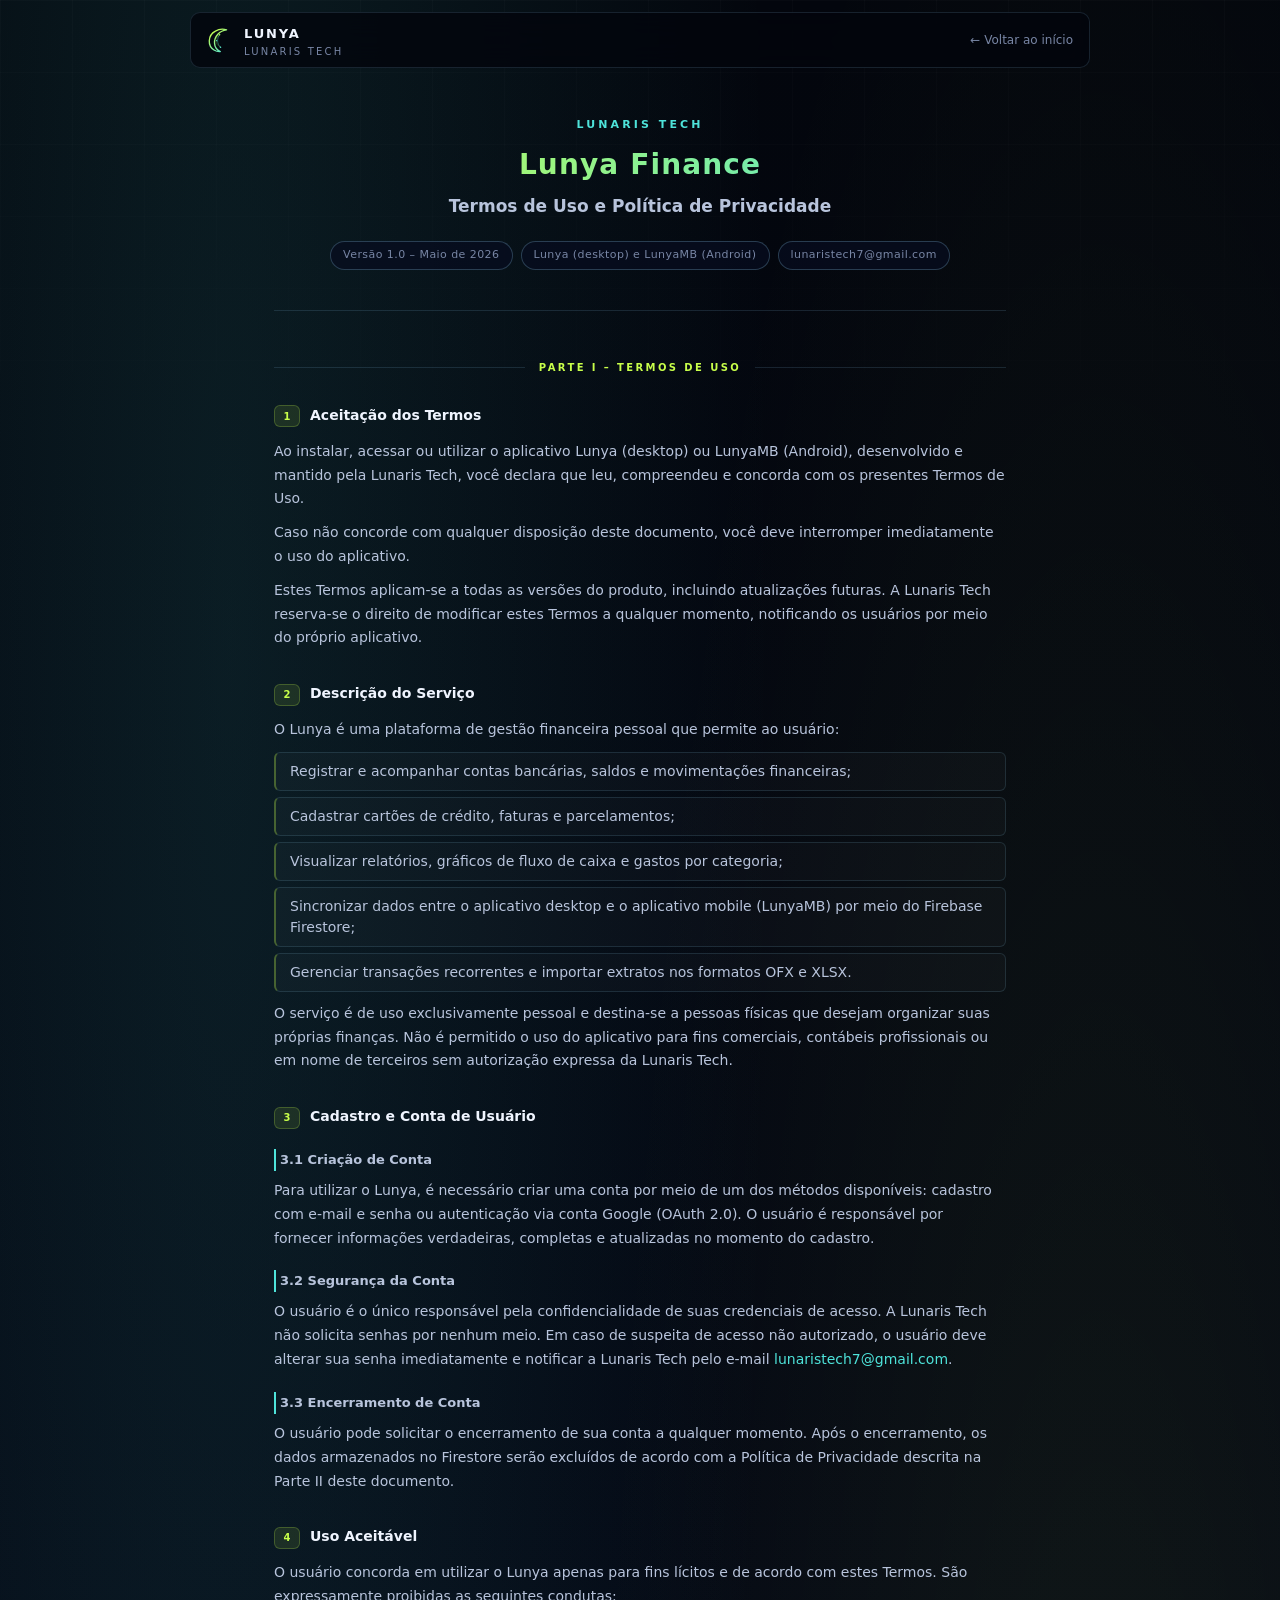
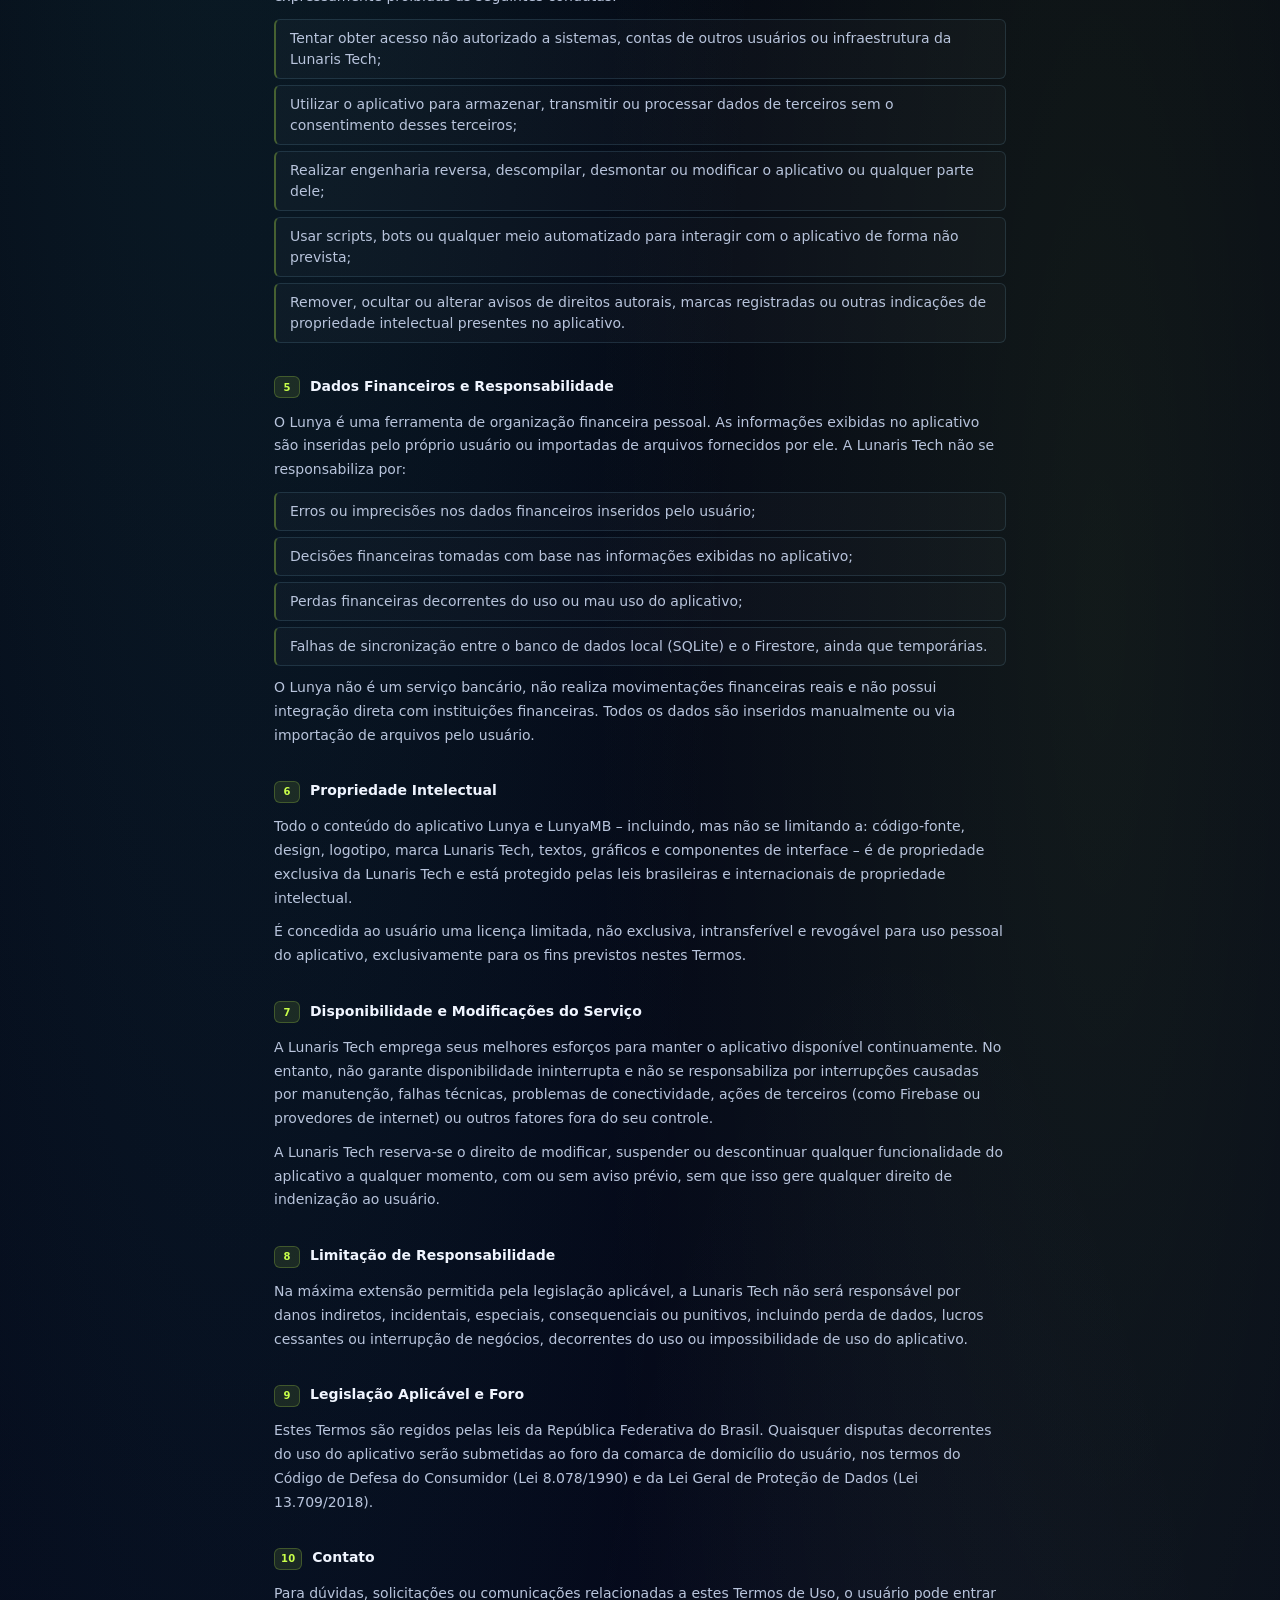
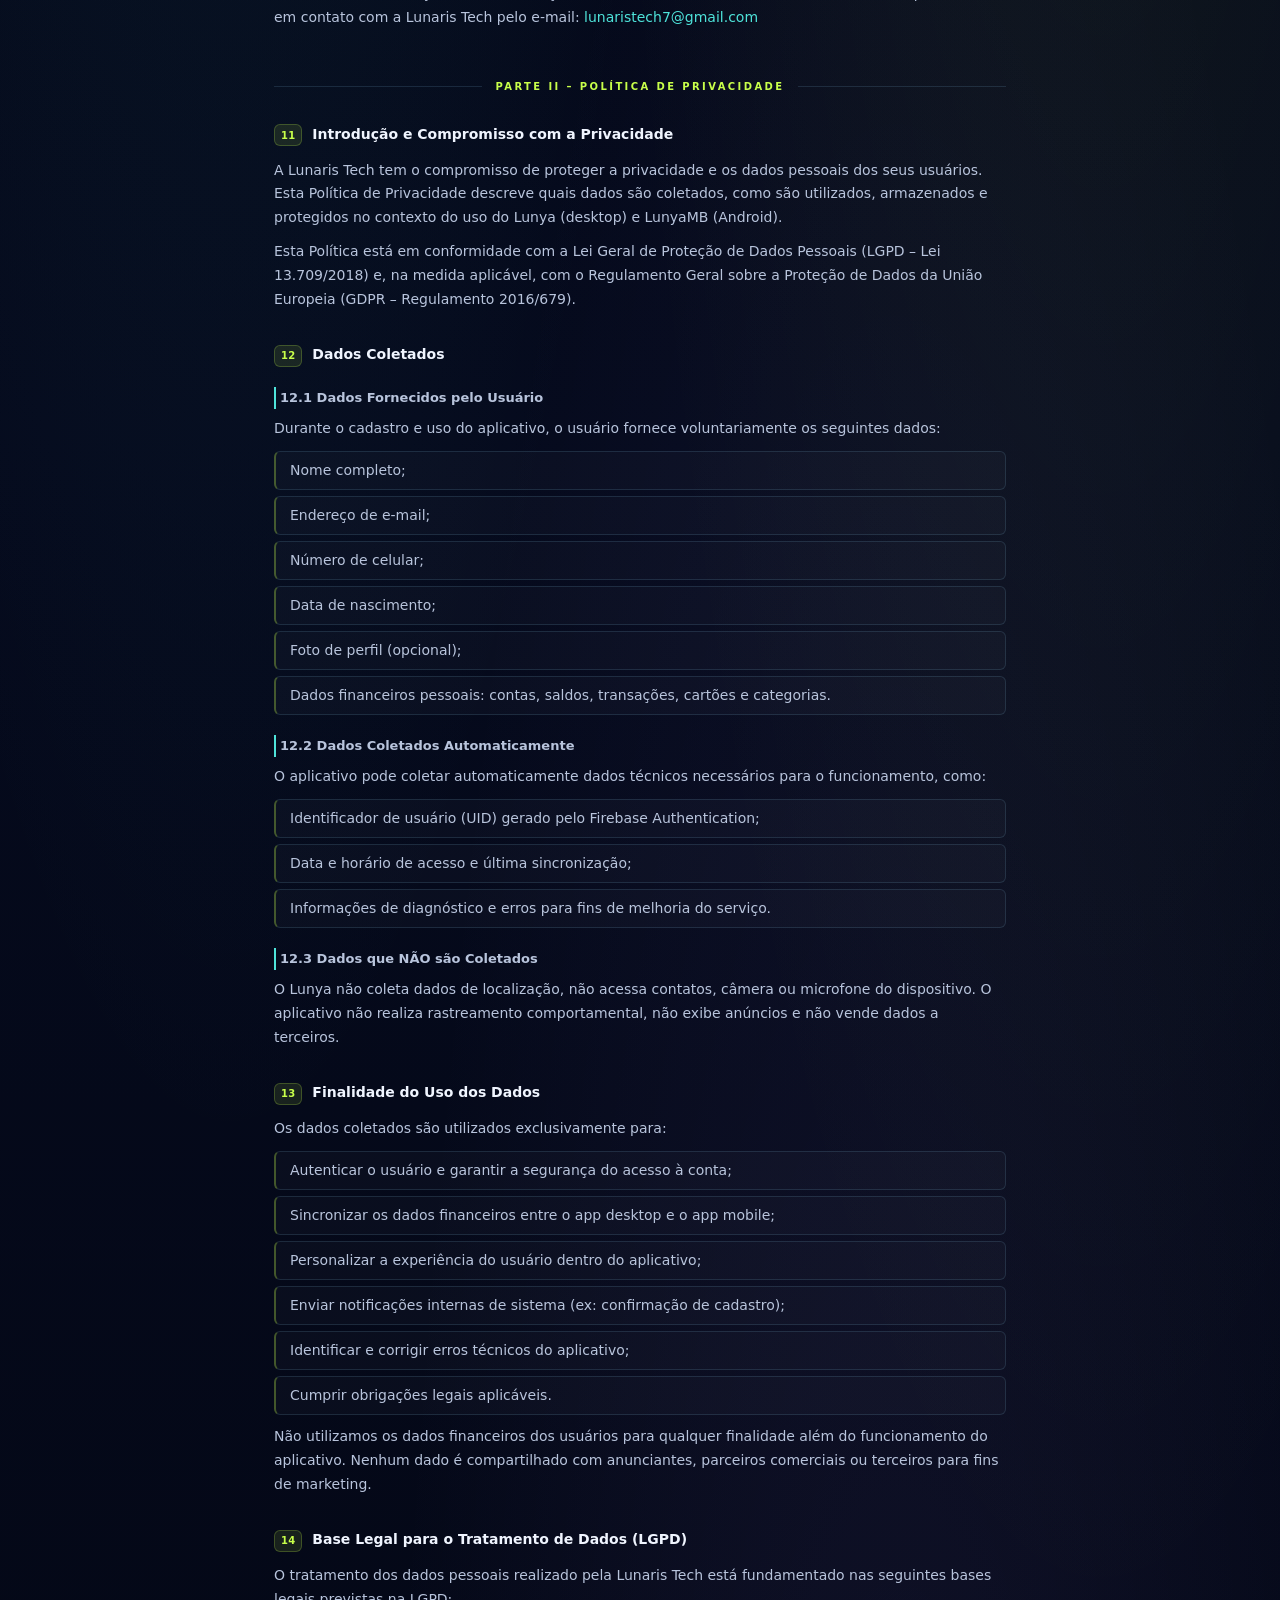
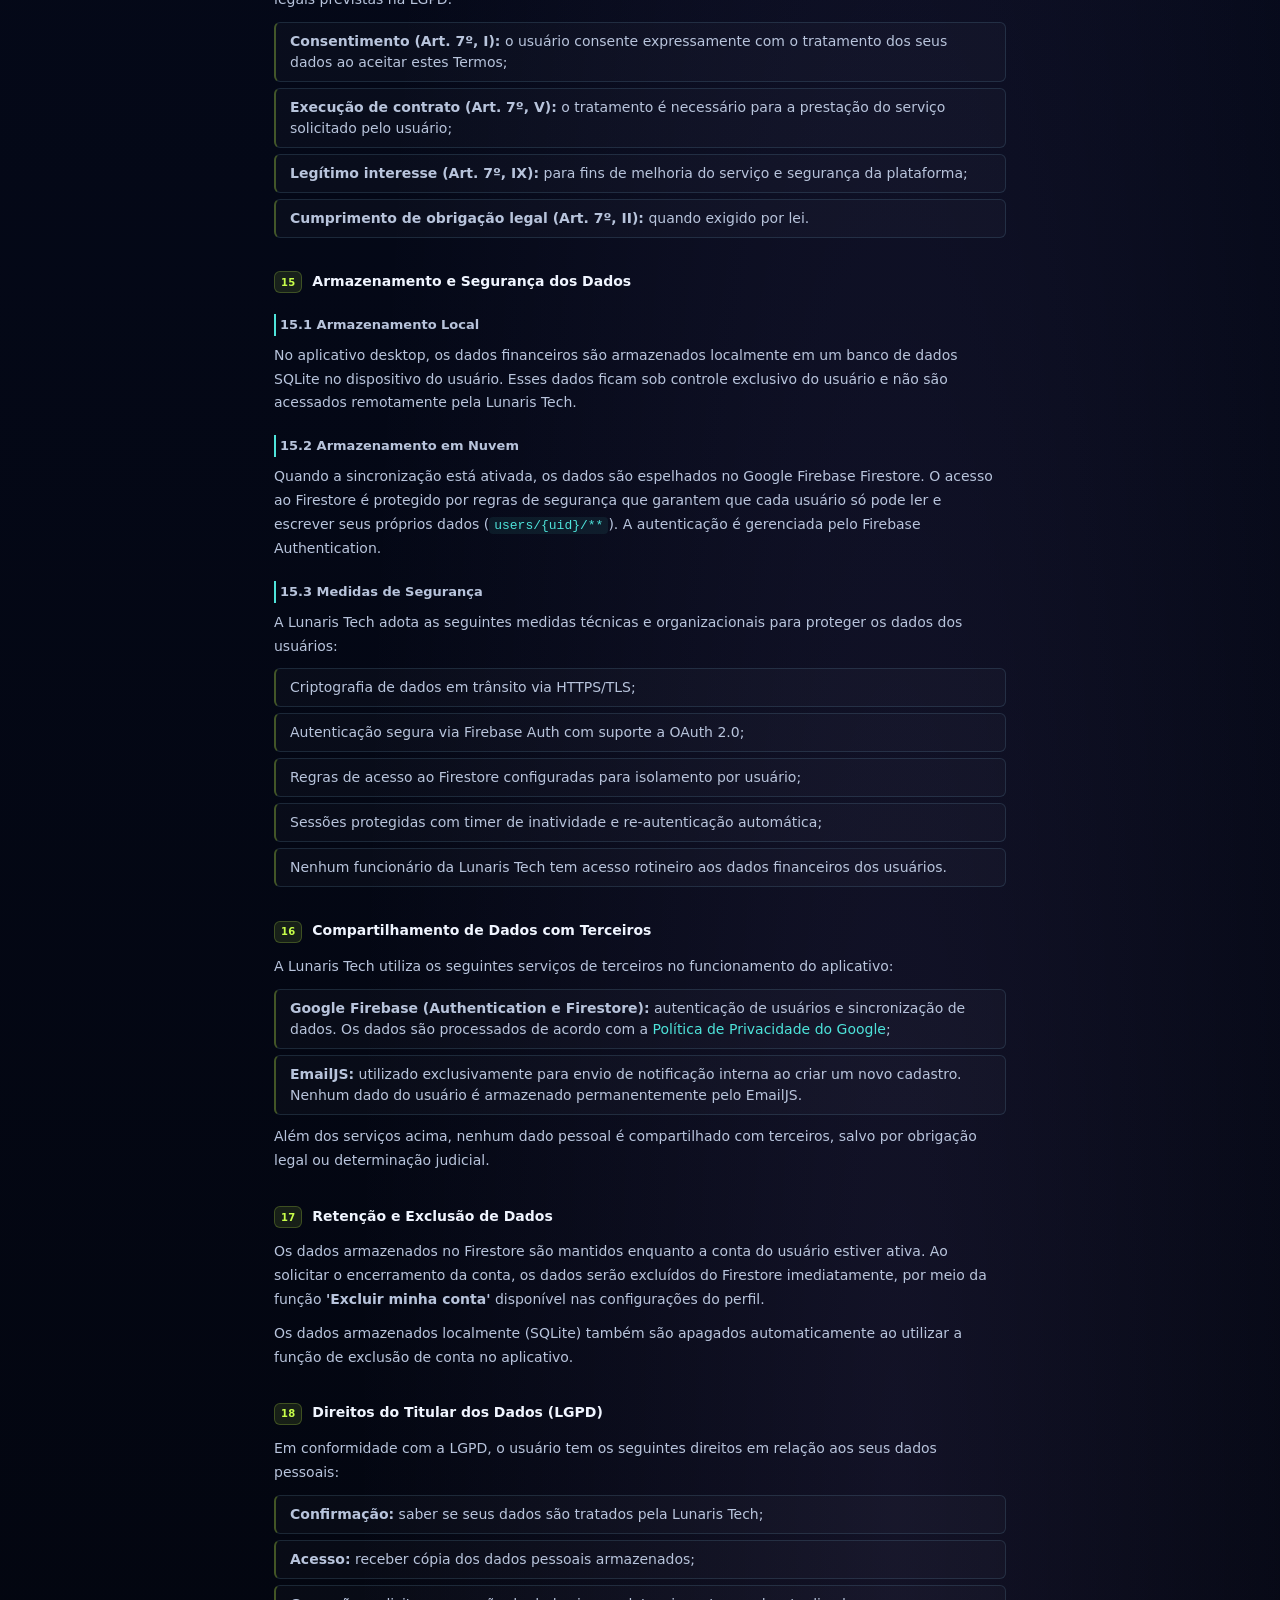
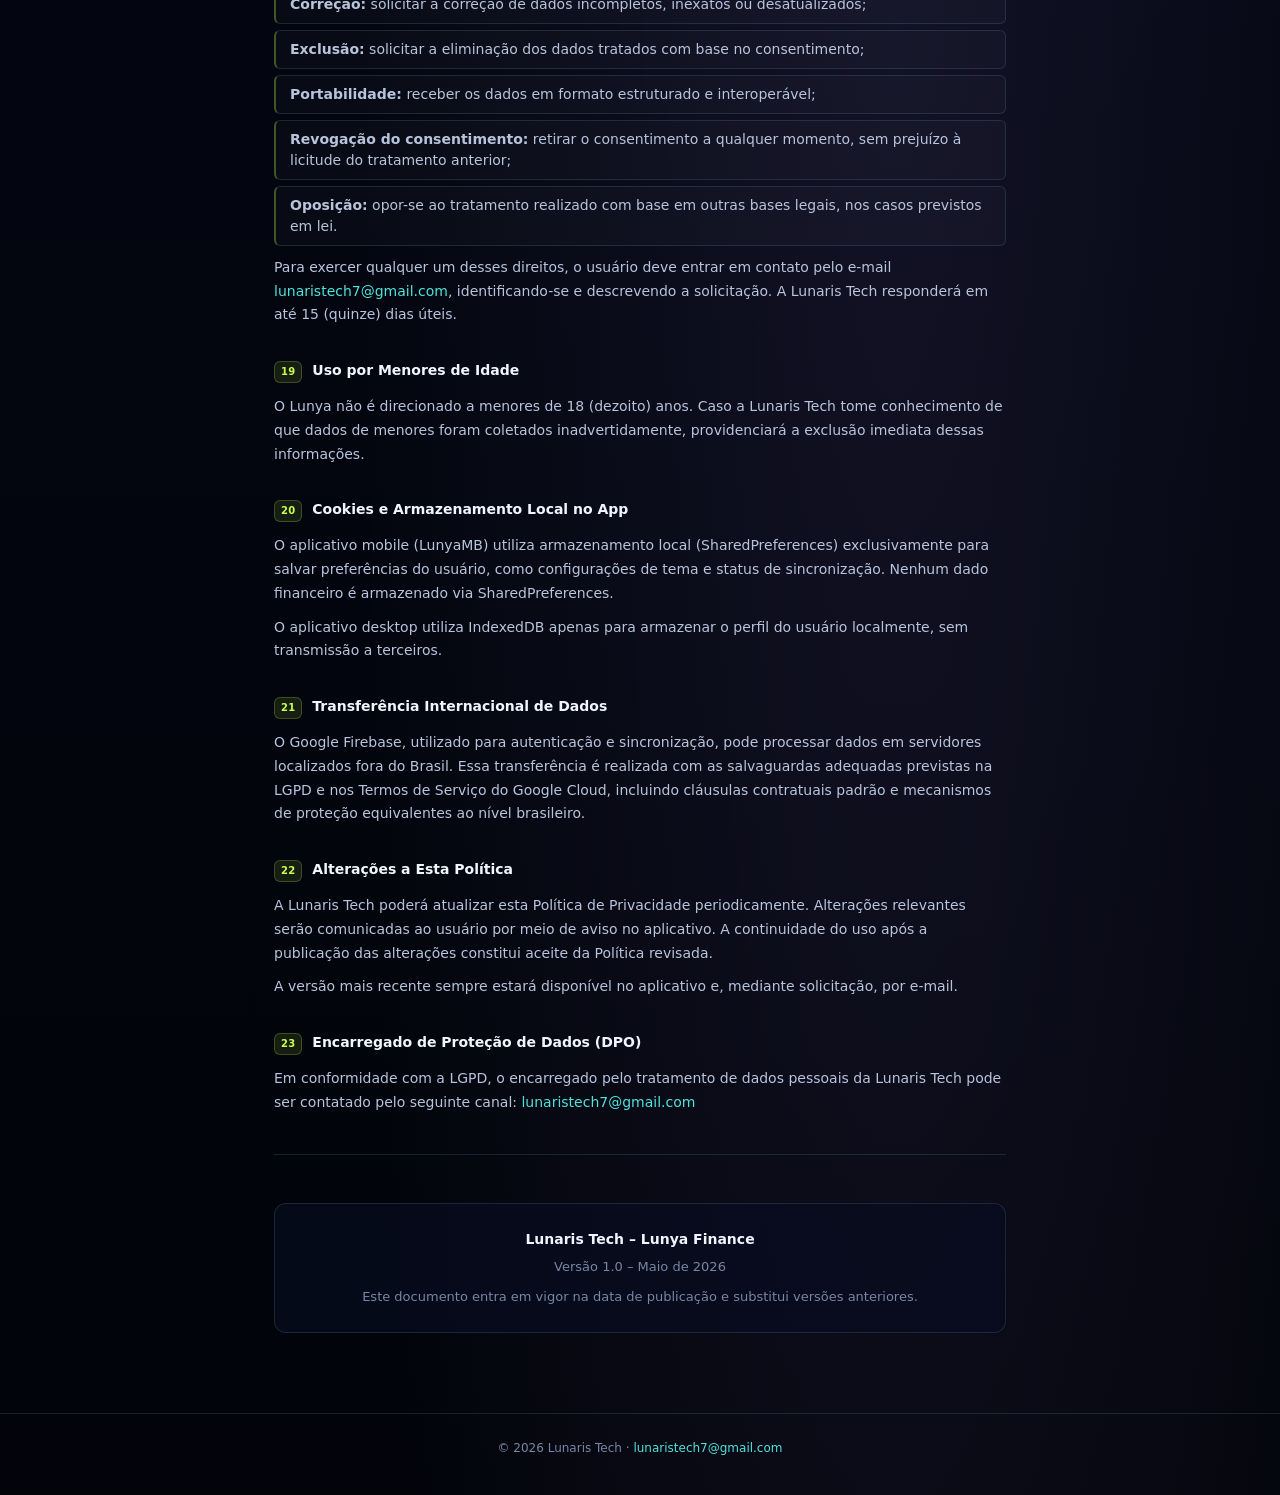
==== privacy-policy.html @ c25039c9 "Use dedicated privacy policy page" ====
<!DOCTYPE html>
<html lang="pt-BR">
<head>
  <meta charset="UTF-8" />
  <meta name="viewport" content="width=device-width, initial-scale=1.0" />
  <title>Termos de Uso e Política de Privacidade — Lunya | Lunaris Tech</title>
  <meta name="description" content="Termos de uso e política de privacidade do Lunya Finance e LunyaMB, desenvolvidos pela Lunaris Tech." />
  <meta name="robots" content="index, follow" />
  <style>
    /* ── Design tokens ──────────────────────────────────────── */
    :root {
      --bg-0:        #03060d;
      --bg-1:        #050a1d;
      --bg-2:        #0c1538;
      --panel:       rgba(7, 13, 31, 0.74);
      --panel-solid: #081021;
      --line:        rgba(128, 188, 220, 0.16);
      --line-strong: rgba(128, 188, 220, 0.28);
      --text:        #f0f5ff;
      --muted:       #b8c4dc;
      --soft:        #7886a5;
      --lime:        #c8ff4a;
      --cyan:        #4ee3da;
      --violet:      #b08cff;
      --danger:      #ff6b91;
    }

    /* ── Reset ──────────────────────────────────────────────── */
    *, *::before, *::after { box-sizing: border-box; margin: 0; padding: 0; }

    /* ── Base ───────────────────────────────────────────────── */
    html { scroll-behavior: smooth; }

    body {
      min-height: 100vh;
      font-family: "Space Grotesk", system-ui, -apple-system, BlinkMacSystemFont,
                   "Segoe UI", Helvetica, Arial, sans-serif;
      font-size: 15px;
      line-height: 1.7;
      color: var(--text);
      background:
        radial-gradient(ellipse at 18%  8%, rgba(78,227,218,0.10), transparent 34rem),
        radial-gradient(ellipse at 86% 28%, rgba(200,255,74,0.07), transparent 32rem),
        radial-gradient(ellipse at 70% 80%, rgba(176,140,255,0.09), transparent 34rem),
        linear-gradient(180deg, var(--bg-0), var(--bg-1) 46%, #02040a);
      overflow-x: hidden;
    }

    /* Subtle grid overlay */
    body::before {
      content: "";
      position: fixed;
      inset: 0;
      pointer-events: none;
      background-image:
        linear-gradient(rgba(255,255,255,0.030) 1px, transparent 1px),
        linear-gradient(90deg, rgba(255,255,255,0.030) 1px, transparent 1px);
      background-size: 72px 72px;
      mask-image: linear-gradient(to bottom, rgba(0,0,0,0.6), transparent 60%);
      z-index: 0;
    }

    a { color: var(--cyan); text-decoration: none; }
    a:hover { text-decoration: underline; }

    /* ── Site header ─────────────────────────────────────────── */
    .site-header {
      position: sticky;
      top: 0;
      z-index: 20;
      display: flex;
      align-items: center;
      justify-content: space-between;
      gap: 16px;
      width: calc(100% - 24px);
      max-width: 900px;
      margin: 12px auto 0;
      padding: 10px 16px;
      border: 1px solid var(--line);
      border-radius: 10px;
      background: rgba(3, 6, 13, 0.82);
      backdrop-filter: blur(18px);
      -webkit-backdrop-filter: blur(18px);
    }

    .brand {
      display: inline-flex;
      align-items: center;
      gap: 9px;
      font-weight: 700;
      font-size: 13px;
      letter-spacing: 0.14em;
      text-transform: uppercase;
      color: var(--text);
      text-decoration: none;
    }

    .brand svg { flex-shrink: 0; }

    .brand-sub {
      font-size: 10px;
      font-weight: 500;
      letter-spacing: 0.22em;
      color: var(--soft);
      display: block;
      line-height: 1;
      margin-top: 2px;
      text-transform: uppercase;
    }

    .back-link {
      font-size: 12px;
      color: var(--soft);
      text-decoration: none;
      display: inline-flex;
      align-items: center;
      gap: 5px;
      transition: color 150ms;
    }
    .back-link:hover { color: var(--cyan); text-decoration: none; }

    /* ── Layout ──────────────────────────────────────────────── */
    .page-wrap {
      position: relative;
      z-index: 1;
      max-width: 780px;
      margin: 0 auto;
      padding: 48px 24px 80px;
    }

    /* ── Document header ─────────────────────────────────────── */
    .doc-header {
      text-align: center;
      margin-bottom: 48px;
      padding-bottom: 40px;
      border-bottom: 1px solid var(--line);
    }

    .doc-header h1 {
      font-size: 11px;
      font-weight: 700;
      letter-spacing: 0.28em;
      text-transform: uppercase;
      color: var(--cyan);
      margin-bottom: 6px;
    }

    .doc-header .product {
      font-size: 28px;
      font-weight: 700;
      color: var(--text);
      letter-spacing: 0.04em;
      margin-bottom: 4px;
      background: linear-gradient(95deg, var(--lime) 0%, var(--cyan) 100%);
      -webkit-background-clip: text;
      background-clip: text;
      -webkit-text-fill-color: transparent;
    }

    .doc-header .doc-title {
      font-size: 17px;
      font-weight: 600;
      color: var(--muted);
      margin-bottom: 20px;
    }

    .meta-pills {
      display: flex;
      flex-wrap: wrap;
      justify-content: center;
      gap: 8px;
    }

    .pill {
      display: inline-block;
      padding: 4px 12px;
      border-radius: 999px;
      border: 1px solid var(--line-strong);
      background: var(--panel);
      font-size: 11px;
      color: var(--soft);
      letter-spacing: 0.04em;
    }

    /* ── Part divider ────────────────────────────────────────── */
    .part-heading {
      display: flex;
      align-items: center;
      gap: 14px;
      margin: 48px 0 28px;
    }

    .part-heading::before,
    .part-heading::after {
      content: "";
      flex: 1;
      height: 1px;
      background: var(--line);
    }

    .part-heading span {
      font-size: 10px;
      font-weight: 700;
      letter-spacing: 0.24em;
      text-transform: uppercase;
      color: var(--lime);
      white-space: nowrap;
    }

    /* ── Sections ────────────────────────────────────────────── */
    section {
      margin-bottom: 32px;
    }

    /* Section number + title (e.g. "1. Aceitação dos Termos") */
    section > h2 {
      font-size: 14px;
      font-weight: 700;
      color: var(--text);
      margin-bottom: 12px;
      display: flex;
      align-items: baseline;
      gap: 10px;
    }

    section > h2 .sec-num {
      display: inline-flex;
      align-items: center;
      justify-content: center;
      min-width: 26px;
      height: 22px;
      padding: 0 6px;
      border-radius: 6px;
      background: rgba(200,255,74,0.10);
      border: 1px solid rgba(200,255,74,0.22);
      font-size: 10px;
      font-weight: 700;
      color: var(--lime);
      letter-spacing: 0.02em;
      flex-shrink: 0;
    }

    /* Subsection titles (e.g. "3.1 Criação de Conta") */
    section h3 {
      font-size: 13px;
      font-weight: 600;
      color: var(--muted);
      margin: 20px 0 8px;
      padding-left: 4px;
      border-left: 2px solid var(--cyan);
    }

    /* Paragraphs */
    section p {
      color: var(--muted);
      font-size: 14px;
      margin-bottom: 10px;
    }

    section p:last-child { margin-bottom: 0; }

    /* Lists */
    section ul {
      list-style: none;
      padding: 0;
      margin: 8px 0 10px;
      display: flex;
      flex-direction: column;
      gap: 6px;
    }

    section ul li {
      font-size: 14px;
      color: var(--muted);
      padding: 8px 12px 8px 14px;
      background: rgba(255,255,255,0.022);
      border: 1px solid var(--line);
      border-left: 2px solid rgba(200,255,74,0.30);
      border-radius: 6px;
      line-height: 1.5;
    }

    section ul li a { color: var(--cyan); }

    /* HR separators */
    hr {
      border: none;
      border-top: 1px solid var(--line);
      margin: 40px 0;
    }

    /* Closing block */
    .doc-footer {
      margin-top: 48px;
      padding: 24px;
      background: var(--panel);
      border: 1px solid var(--line);
      border-radius: 12px;
      text-align: center;
    }

    .doc-footer strong {
      display: block;
      font-size: 14px;
      color: var(--text);
      margin-bottom: 4px;
    }

    .doc-footer p {
      font-size: 13px;
      color: var(--soft);
    }

    /* ── Page footer ─────────────────────────────────────────── */
    .site-footer {
      position: relative;
      z-index: 1;
      text-align: center;
      padding: 24px 16px 36px;
      border-top: 1px solid var(--line);
      font-size: 12px;
      color: var(--soft);
    }

    .site-footer a { color: var(--cyan); }

    /* ── Responsive ──────────────────────────────────────────── */
    @media (max-width: 600px) {
      .page-wrap { padding: 32px 16px 60px; }
      .doc-header .product { font-size: 22px; }
      section > h2 { font-size: 13px; }
    }
  </style>
</head>
<body>

  <!-- Site header -->
  <header class="site-header">
    <a href="index.html" class="brand" aria-label="Voltar à página inicial do Lunya">
      <!-- Crescent moon mark -->
      <svg width="28" height="28" viewBox="0 0 160 160" fill="none" aria-hidden="true">
        <defs>
          <linearGradient id="moon-grad" x1="32" y1="22" x2="126" y2="138" gradientUnits="userSpaceOnUse">
            <stop offset="0" stop-color="#c8ff4a"/>
            <stop offset="1" stop-color="#4ee3da"/>
          </linearGradient>
        </defs>
        <path d="M112 22C93 24 75 33 62 47C49 61 42 79 43 98C44 119 57 137 76 146C64 147 51 144 40 137C22 126 12 106 13 84C14 61 27 40 48 29C67 18 91 15 112 22Z"
              stroke="url(#moon-grad)" stroke-width="7.5" stroke-linecap="round" stroke-linejoin="round"/>
        <circle cx="72" cy="50" r="4.2" fill="#c8ff4a"/>
        <circle cx="55" cy="84" r="3.8" fill="#4ee3da"/>
        <circle cx="77" cy="121" r="4.4" fill="#4ee3da"/>
        <path d="M72 50C57 69 54 100 77 121" stroke="#4ee3da" stroke-width="2.8" stroke-linecap="round" opacity=".85"/>
        <path d="M72 50C43 72 44 103 77 121" stroke="#c8ff4a" stroke-width="2.2" stroke-linecap="round" opacity=".55"/>
      </svg>
      <span>
        LUNYA
        <span class="brand-sub">Lunaris Tech</span>
      </span>
    </a>
    <a href="index.html" class="back-link">
      &#8592; Voltar ao início
    </a>
  </header>

  <!-- Main content -->
  <main class="page-wrap">

    <!-- Document header -->
    <div class="doc-header">
      <h1>Lunaris Tech</h1>
      <p class="product">Lunya Finance</p>
      <p class="doc-title">Termos de Uso e Política de Privacidade</p>
      <div class="meta-pills">
        <span class="pill">Versão 1.0 – Maio de 2026</span>
        <span class="pill">Lunya (desktop) e LunyaMB (Android)</span>
        <span class="pill">lunaristech7@gmail.com</span>
      </div>
    </div>

    <!-- ── PARTE I ── -->
    <div class="part-heading"><span>Parte I – Termos de Uso</span></div>

    <section>
      <h2><span class="sec-num">1</span> Aceitação dos Termos</h2>
      <p>Ao instalar, acessar ou utilizar o aplicativo Lunya (desktop) ou LunyaMB (Android), desenvolvido e mantido pela Lunaris Tech, você declara que leu, compreendeu e concorda com os presentes Termos de Uso.</p>
      <p>Caso não concorde com qualquer disposição deste documento, você deve interromper imediatamente o uso do aplicativo.</p>
      <p>Estes Termos aplicam-se a todas as versões do produto, incluindo atualizações futuras. A Lunaris Tech reserva-se o direito de modificar estes Termos a qualquer momento, notificando os usuários por meio do próprio aplicativo.</p>
    </section>

    <section>
      <h2><span class="sec-num">2</span> Descrição do Serviço</h2>
      <p>O Lunya é uma plataforma de gestão financeira pessoal que permite ao usuário:</p>
      <ul>
        <li>Registrar e acompanhar contas bancárias, saldos e movimentações financeiras;</li>
        <li>Cadastrar cartões de crédito, faturas e parcelamentos;</li>
        <li>Visualizar relatórios, gráficos de fluxo de caixa e gastos por categoria;</li>
        <li>Sincronizar dados entre o aplicativo desktop e o aplicativo mobile (LunyaMB) por meio do Firebase Firestore;</li>
        <li>Gerenciar transações recorrentes e importar extratos nos formatos OFX e XLSX.</li>
      </ul>
      <p>O serviço é de uso exclusivamente pessoal e destina-se a pessoas físicas que desejam organizar suas próprias finanças. Não é permitido o uso do aplicativo para fins comerciais, contábeis profissionais ou em nome de terceiros sem autorização expressa da Lunaris Tech.</p>
    </section>

    <section>
      <h2><span class="sec-num">3</span> Cadastro e Conta de Usuário</h2>
      <h3>3.1 Criação de Conta</h3>
      <p>Para utilizar o Lunya, é necessário criar uma conta por meio de um dos métodos disponíveis: cadastro com e-mail e senha ou autenticação via conta Google (OAuth 2.0). O usuário é responsável por fornecer informações verdadeiras, completas e atualizadas no momento do cadastro.</p>
      <h3>3.2 Segurança da Conta</h3>
      <p>O usuário é o único responsável pela confidencialidade de suas credenciais de acesso. A Lunaris Tech não solicita senhas por nenhum meio. Em caso de suspeita de acesso não autorizado, o usuário deve alterar sua senha imediatamente e notificar a Lunaris Tech pelo e-mail <a href="mailto:lunaristech7@gmail.com">lunaristech7@gmail.com</a>.</p>
      <h3>3.3 Encerramento de Conta</h3>
      <p>O usuário pode solicitar o encerramento de sua conta a qualquer momento. Após o encerramento, os dados armazenados no Firestore serão excluídos de acordo com a Política de Privacidade descrita na Parte II deste documento.</p>
    </section>

    <section>
      <h2><span class="sec-num">4</span> Uso Aceitável</h2>
      <p>O usuário concorda em utilizar o Lunya apenas para fins lícitos e de acordo com estes Termos. São expressamente proibidas as seguintes condutas:</p>
      <ul>
        <li>Tentar obter acesso não autorizado a sistemas, contas de outros usuários ou infraestrutura da Lunaris Tech;</li>
        <li>Utilizar o aplicativo para armazenar, transmitir ou processar dados de terceiros sem o consentimento desses terceiros;</li>
        <li>Realizar engenharia reversa, descompilar, desmontar ou modificar o aplicativo ou qualquer parte dele;</li>
        <li>Usar scripts, bots ou qualquer meio automatizado para interagir com o aplicativo de forma não prevista;</li>
        <li>Remover, ocultar ou alterar avisos de direitos autorais, marcas registradas ou outras indicações de propriedade intelectual presentes no aplicativo.</li>
      </ul>
    </section>

    <section>
      <h2><span class="sec-num">5</span> Dados Financeiros e Responsabilidade</h2>
      <p>O Lunya é uma ferramenta de organização financeira pessoal. As informações exibidas no aplicativo são inseridas pelo próprio usuário ou importadas de arquivos fornecidos por ele. A Lunaris Tech não se responsabiliza por:</p>
      <ul>
        <li>Erros ou imprecisões nos dados financeiros inseridos pelo usuário;</li>
        <li>Decisões financeiras tomadas com base nas informações exibidas no aplicativo;</li>
        <li>Perdas financeiras decorrentes do uso ou mau uso do aplicativo;</li>
        <li>Falhas de sincronização entre o banco de dados local (SQLite) e o Firestore, ainda que temporárias.</li>
      </ul>
      <p>O Lunya não é um serviço bancário, não realiza movimentações financeiras reais e não possui integração direta com instituições financeiras. Todos os dados são inseridos manualmente ou via importação de arquivos pelo usuário.</p>
    </section>

    <section>
      <h2><span class="sec-num">6</span> Propriedade Intelectual</h2>
      <p>Todo o conteúdo do aplicativo Lunya e LunyaMB – incluindo, mas não se limitando a: código-fonte, design, logotipo, marca Lunaris Tech, textos, gráficos e componentes de interface – é de propriedade exclusiva da Lunaris Tech e está protegido pelas leis brasileiras e internacionais de propriedade intelectual.</p>
      <p>É concedida ao usuário uma licença limitada, não exclusiva, intransferível e revogável para uso pessoal do aplicativo, exclusivamente para os fins previstos nestes Termos.</p>
    </section>

    <section>
      <h2><span class="sec-num">7</span> Disponibilidade e Modificações do Serviço</h2>
      <p>A Lunaris Tech emprega seus melhores esforços para manter o aplicativo disponível continuamente. No entanto, não garante disponibilidade ininterrupta e não se responsabiliza por interrupções causadas por manutenção, falhas técnicas, problemas de conectividade, ações de terceiros (como Firebase ou provedores de internet) ou outros fatores fora do seu controle.</p>
      <p>A Lunaris Tech reserva-se o direito de modificar, suspender ou descontinuar qualquer funcionalidade do aplicativo a qualquer momento, com ou sem aviso prévio, sem que isso gere qualquer direito de indenização ao usuário.</p>
    </section>

    <section>
      <h2><span class="sec-num">8</span> Limitação de Responsabilidade</h2>
      <p>Na máxima extensão permitida pela legislação aplicável, a Lunaris Tech não será responsável por danos indiretos, incidentais, especiais, consequenciais ou punitivos, incluindo perda de dados, lucros cessantes ou interrupção de negócios, decorrentes do uso ou impossibilidade de uso do aplicativo.</p>
    </section>

    <section>
      <h2><span class="sec-num">9</span> Legislação Aplicável e Foro</h2>
      <p>Estes Termos são regidos pelas leis da República Federativa do Brasil. Quaisquer disputas decorrentes do uso do aplicativo serão submetidas ao foro da comarca de domicílio do usuário, nos termos do Código de Defesa do Consumidor (Lei 8.078/1990) e da Lei Geral de Proteção de Dados (Lei 13.709/2018).</p>
    </section>

    <section>
      <h2><span class="sec-num">10</span> Contato</h2>
      <p>Para dúvidas, solicitações ou comunicações relacionadas a estes Termos de Uso, o usuário pode entrar em contato com a Lunaris Tech pelo e-mail: <a href="mailto:lunaristech7@gmail.com">lunaristech7@gmail.com</a></p>
    </section>

    <!-- ── PARTE II ── -->
    <div class="part-heading"><span>Parte II – Política de Privacidade</span></div>

    <section>
      <h2><span class="sec-num">11</span> Introdução e Compromisso com a Privacidade</h2>
      <p>A Lunaris Tech tem o compromisso de proteger a privacidade e os dados pessoais dos seus usuários. Esta Política de Privacidade descreve quais dados são coletados, como são utilizados, armazenados e protegidos no contexto do uso do Lunya (desktop) e LunyaMB (Android).</p>
      <p>Esta Política está em conformidade com a Lei Geral de Proteção de Dados Pessoais (LGPD – Lei 13.709/2018) e, na medida aplicável, com o Regulamento Geral sobre a Proteção de Dados da União Europeia (GDPR – Regulamento 2016/679).</p>
    </section>

    <section>
      <h2><span class="sec-num">12</span> Dados Coletados</h2>
      <h3>12.1 Dados Fornecidos pelo Usuário</h3>
      <p>Durante o cadastro e uso do aplicativo, o usuário fornece voluntariamente os seguintes dados:</p>
      <ul>
        <li>Nome completo;</li>
        <li>Endereço de e-mail;</li>
        <li>Número de celular;</li>
        <li>Data de nascimento;</li>
        <li>Foto de perfil (opcional);</li>
        <li>Dados financeiros pessoais: contas, saldos, transações, cartões e categorias.</li>
      </ul>
      <h3>12.2 Dados Coletados Automaticamente</h3>
      <p>O aplicativo pode coletar automaticamente dados técnicos necessários para o funcionamento, como:</p>
      <ul>
        <li>Identificador de usuário (UID) gerado pelo Firebase Authentication;</li>
        <li>Data e horário de acesso e última sincronização;</li>
        <li>Informações de diagnóstico e erros para fins de melhoria do serviço.</li>
      </ul>
      <h3>12.3 Dados que NÃO são Coletados</h3>
      <p>O Lunya não coleta dados de localização, não acessa contatos, câmera ou microfone do dispositivo. O aplicativo não realiza rastreamento comportamental, não exibe anúncios e não vende dados a terceiros.</p>
    </section>

    <section>
      <h2><span class="sec-num">13</span> Finalidade do Uso dos Dados</h2>
      <p>Os dados coletados são utilizados exclusivamente para:</p>
      <ul>
        <li>Autenticar o usuário e garantir a segurança do acesso à conta;</li>
        <li>Sincronizar os dados financeiros entre o app desktop e o app mobile;</li>
        <li>Personalizar a experiência do usuário dentro do aplicativo;</li>
        <li>Enviar notificações internas de sistema (ex: confirmação de cadastro);</li>
        <li>Identificar e corrigir erros técnicos do aplicativo;</li>
        <li>Cumprir obrigações legais aplicáveis.</li>
      </ul>
      <p>Não utilizamos os dados financeiros dos usuários para qualquer finalidade além do funcionamento do aplicativo. Nenhum dado é compartilhado com anunciantes, parceiros comerciais ou terceiros para fins de marketing.</p>
    </section>

    <section>
      <h2><span class="sec-num">14</span> Base Legal para o Tratamento de Dados (LGPD)</h2>
      <p>O tratamento dos dados pessoais realizado pela Lunaris Tech está fundamentado nas seguintes bases legais previstas na LGPD:</p>
      <ul>
        <li><strong>Consentimento (Art. 7º, I):</strong> o usuário consente expressamente com o tratamento dos seus dados ao aceitar estes Termos;</li>
        <li><strong>Execução de contrato (Art. 7º, V):</strong> o tratamento é necessário para a prestação do serviço solicitado pelo usuário;</li>
        <li><strong>Legítimo interesse (Art. 7º, IX):</strong> para fins de melhoria do serviço e segurança da plataforma;</li>
        <li><strong>Cumprimento de obrigação legal (Art. 7º, II):</strong> quando exigido por lei.</li>
      </ul>
    </section>

    <section>
      <h2><span class="sec-num">15</span> Armazenamento e Segurança dos Dados</h2>
      <h3>15.1 Armazenamento Local</h3>
      <p>No aplicativo desktop, os dados financeiros são armazenados localmente em um banco de dados SQLite no dispositivo do usuário. Esses dados ficam sob controle exclusivo do usuário e não são acessados remotamente pela Lunaris Tech.</p>
      <h3>15.2 Armazenamento em Nuvem</h3>
      <p>Quando a sincronização está ativada, os dados são espelhados no Google Firebase Firestore. O acesso ao Firestore é protegido por regras de segurança que garantem que cada usuário só pode ler e escrever seus próprios dados (<code style="font-family:monospace;font-size:13px;color:var(--cyan);background:rgba(78,227,218,0.08);padding:1px 5px;border-radius:4px;">users/{uid}/**</code>). A autenticação é gerenciada pelo Firebase Authentication.</p>
      <h3>15.3 Medidas de Segurança</h3>
      <p>A Lunaris Tech adota as seguintes medidas técnicas e organizacionais para proteger os dados dos usuários:</p>
      <ul>
        <li>Criptografia de dados em trânsito via HTTPS/TLS;</li>
        <li>Autenticação segura via Firebase Auth com suporte a OAuth 2.0;</li>
        <li>Regras de acesso ao Firestore configuradas para isolamento por usuário;</li>
        <li>Sessões protegidas com timer de inatividade e re-autenticação automática;</li>
        <li>Nenhum funcionário da Lunaris Tech tem acesso rotineiro aos dados financeiros dos usuários.</li>
      </ul>
    </section>

    <section>
      <h2><span class="sec-num">16</span> Compartilhamento de Dados com Terceiros</h2>
      <p>A Lunaris Tech utiliza os seguintes serviços de terceiros no funcionamento do aplicativo:</p>
      <ul>
        <li><strong>Google Firebase (Authentication e Firestore):</strong> autenticação de usuários e sincronização de dados. Os dados são processados de acordo com a <a href="https://policies.google.com/privacy" target="_blank" rel="noopener noreferrer">Política de Privacidade do Google</a>;</li>
        <li><strong>EmailJS:</strong> utilizado exclusivamente para envio de notificação interna ao criar um novo cadastro. Nenhum dado do usuário é armazenado permanentemente pelo EmailJS.</li>
      </ul>
      <p>Além dos serviços acima, nenhum dado pessoal é compartilhado com terceiros, salvo por obrigação legal ou determinação judicial.</p>
    </section>

    <section>
      <h2><span class="sec-num">17</span> Retenção e Exclusão de Dados</h2>
      <p>Os dados armazenados no Firestore são mantidos enquanto a conta do usuário estiver ativa. Ao solicitar o encerramento da conta, os dados serão excluídos do Firestore imediatamente, por meio da função <strong>'Excluir minha conta'</strong> disponível nas configurações do perfil.</p>
      <p>Os dados armazenados localmente (SQLite) também são apagados automaticamente ao utilizar a função de exclusão de conta no aplicativo.</p>
    </section>

    <section>
      <h2><span class="sec-num">18</span> Direitos do Titular dos Dados (LGPD)</h2>
      <p>Em conformidade com a LGPD, o usuário tem os seguintes direitos em relação aos seus dados pessoais:</p>
      <ul>
        <li><strong>Confirmação:</strong> saber se seus dados são tratados pela Lunaris Tech;</li>
        <li><strong>Acesso:</strong> receber cópia dos dados pessoais armazenados;</li>
        <li><strong>Correção:</strong> solicitar a correção de dados incompletos, inexatos ou desatualizados;</li>
        <li><strong>Exclusão:</strong> solicitar a eliminação dos dados tratados com base no consentimento;</li>
        <li><strong>Portabilidade:</strong> receber os dados em formato estruturado e interoperável;</li>
        <li><strong>Revogação do consentimento:</strong> retirar o consentimento a qualquer momento, sem prejuízo à licitude do tratamento anterior;</li>
        <li><strong>Oposição:</strong> opor-se ao tratamento realizado com base em outras bases legais, nos casos previstos em lei.</li>
      </ul>
      <p>Para exercer qualquer um desses direitos, o usuário deve entrar em contato pelo e-mail <a href="mailto:lunaristech7@gmail.com">lunaristech7@gmail.com</a>, identificando-se e descrevendo a solicitação. A Lunaris Tech responderá em até 15 (quinze) dias úteis.</p>
    </section>

    <section>
      <h2><span class="sec-num">19</span> Uso por Menores de Idade</h2>
      <p>O Lunya não é direcionado a menores de 18 (dezoito) anos. Caso a Lunaris Tech tome conhecimento de que dados de menores foram coletados inadvertidamente, providenciará a exclusão imediata dessas informações.</p>
    </section>

    <section>
      <h2><span class="sec-num">20</span> Cookies e Armazenamento Local no App</h2>
      <p>O aplicativo mobile (LunyaMB) utiliza armazenamento local (SharedPreferences) exclusivamente para salvar preferências do usuário, como configurações de tema e status de sincronização. Nenhum dado financeiro é armazenado via SharedPreferences.</p>
      <p>O aplicativo desktop utiliza IndexedDB apenas para armazenar o perfil do usuário localmente, sem transmissão a terceiros.</p>
    </section>

    <section>
      <h2><span class="sec-num">21</span> Transferência Internacional de Dados</h2>
      <p>O Google Firebase, utilizado para autenticação e sincronização, pode processar dados em servidores localizados fora do Brasil. Essa transferência é realizada com as salvaguardas adequadas previstas na LGPD e nos Termos de Serviço do Google Cloud, incluindo cláusulas contratuais padrão e mecanismos de proteção equivalentes ao nível brasileiro.</p>
    </section>

    <section>
      <h2><span class="sec-num">22</span> Alterações a Esta Política</h2>
      <p>A Lunaris Tech poderá atualizar esta Política de Privacidade periodicamente. Alterações relevantes serão comunicadas ao usuário por meio de aviso no aplicativo. A continuidade do uso após a publicação das alterações constitui aceite da Política revisada.</p>
      <p>A versão mais recente sempre estará disponível no aplicativo e, mediante solicitação, por e-mail.</p>
    </section>

    <section>
      <h2><span class="sec-num">23</span> Encarregado de Proteção de Dados (DPO)</h2>
      <p>Em conformidade com a LGPD, o encarregado pelo tratamento de dados pessoais da Lunaris Tech pode ser contatado pelo seguinte canal: <a href="mailto:lunaristech7@gmail.com">lunaristech7@gmail.com</a></p>
    </section>

    <hr />

    <!-- Closing block -->
    <div class="doc-footer">
      <strong>Lunaris Tech – Lunya Finance</strong>
      <p>Versão 1.0 – Maio de 2026</p>
      <p style="margin-top:8px;">Este documento entra em vigor na data de publicação e substitui versões anteriores.</p>
    </div>

  </main>

  <!-- Page footer -->
  <footer class="site-footer">
    <p>© 2026 Lunaris Tech · <a href="mailto:lunaristech7@gmail.com">lunaristech7@gmail.com</a></p>
  </footer>

</body>
</html>
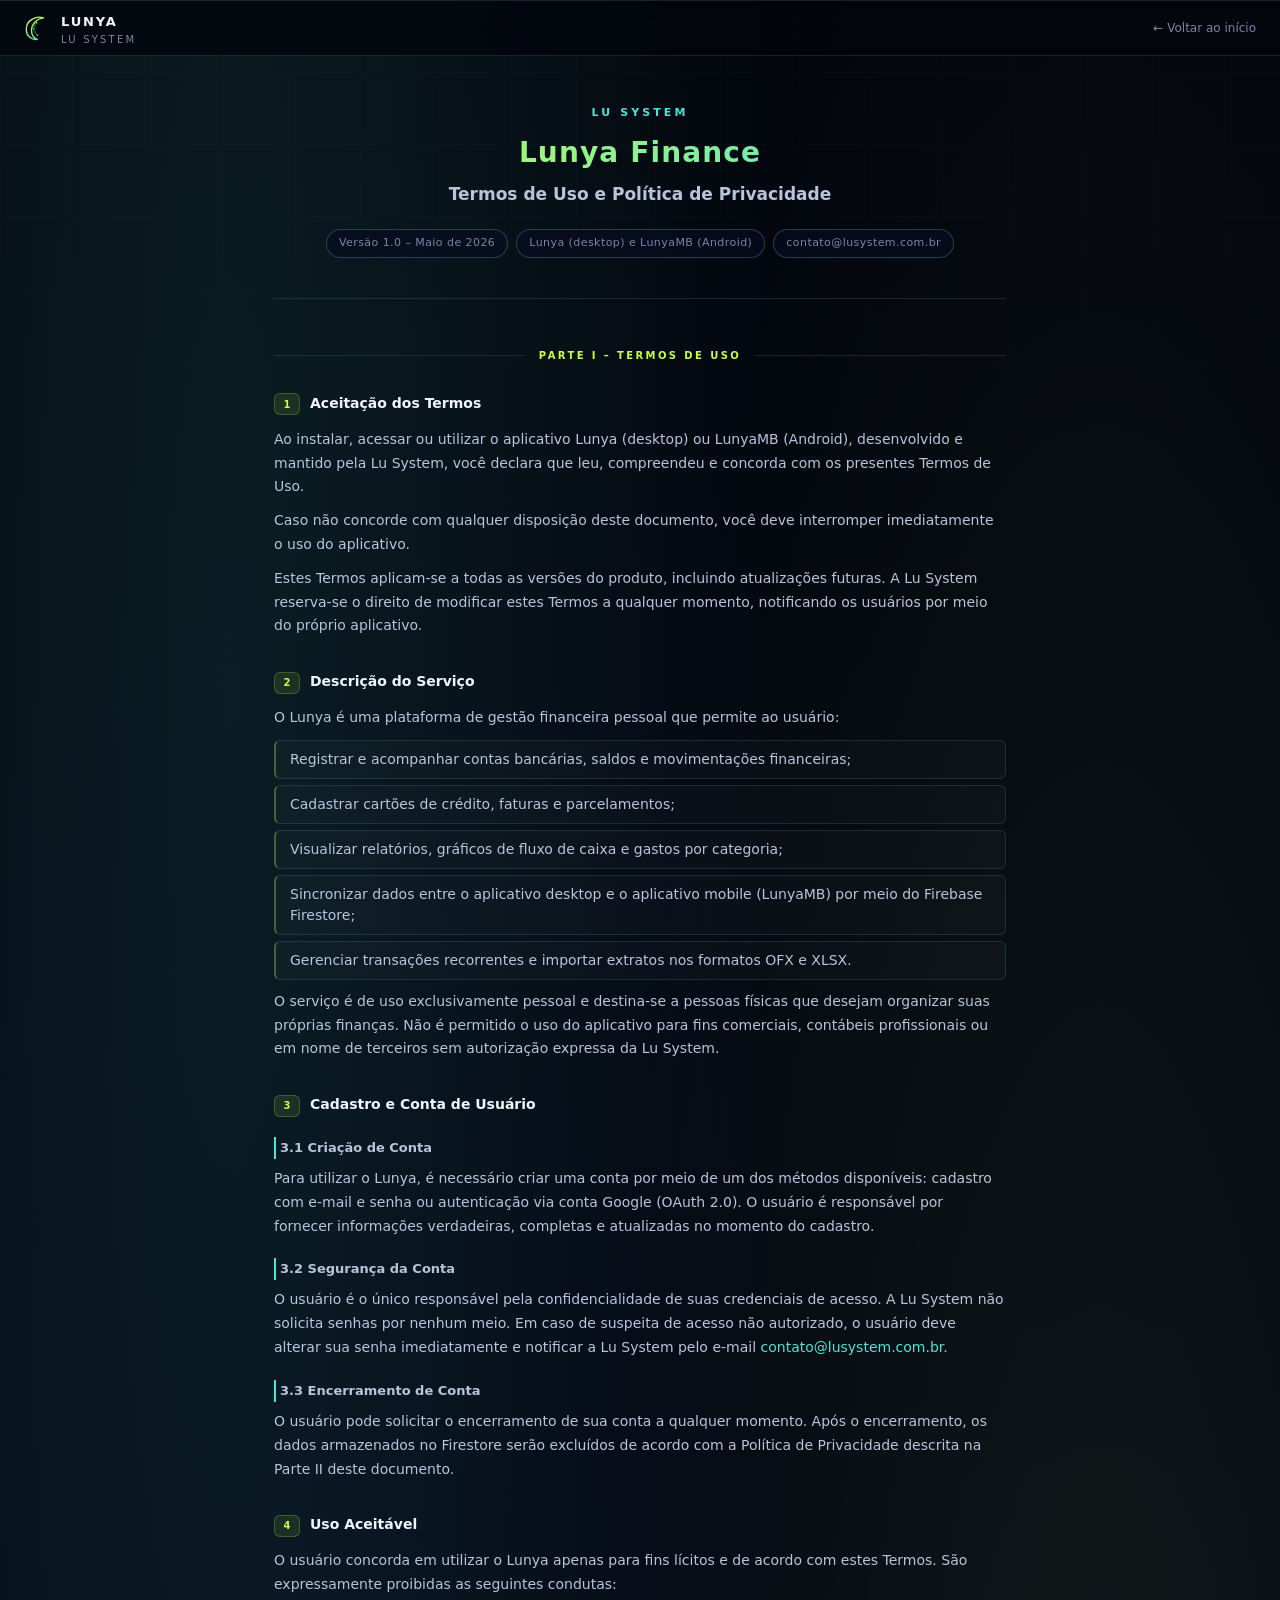
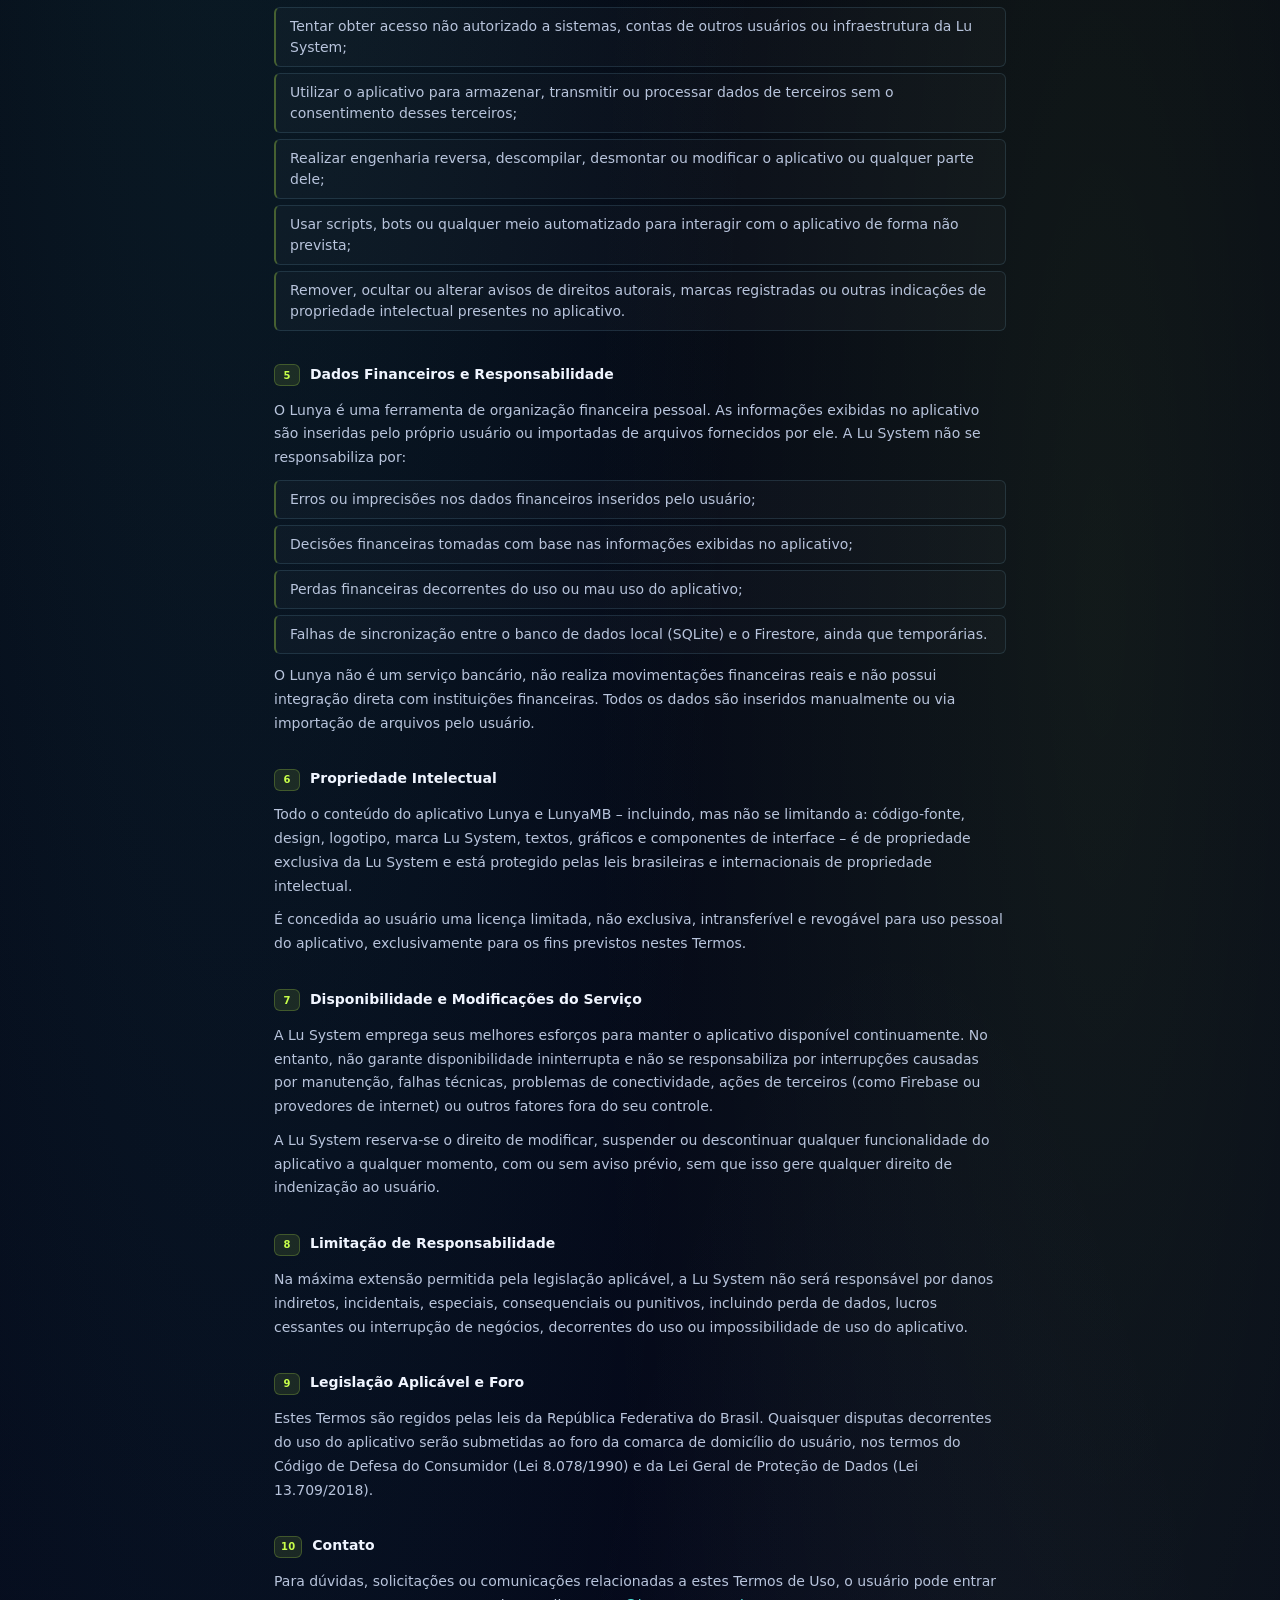
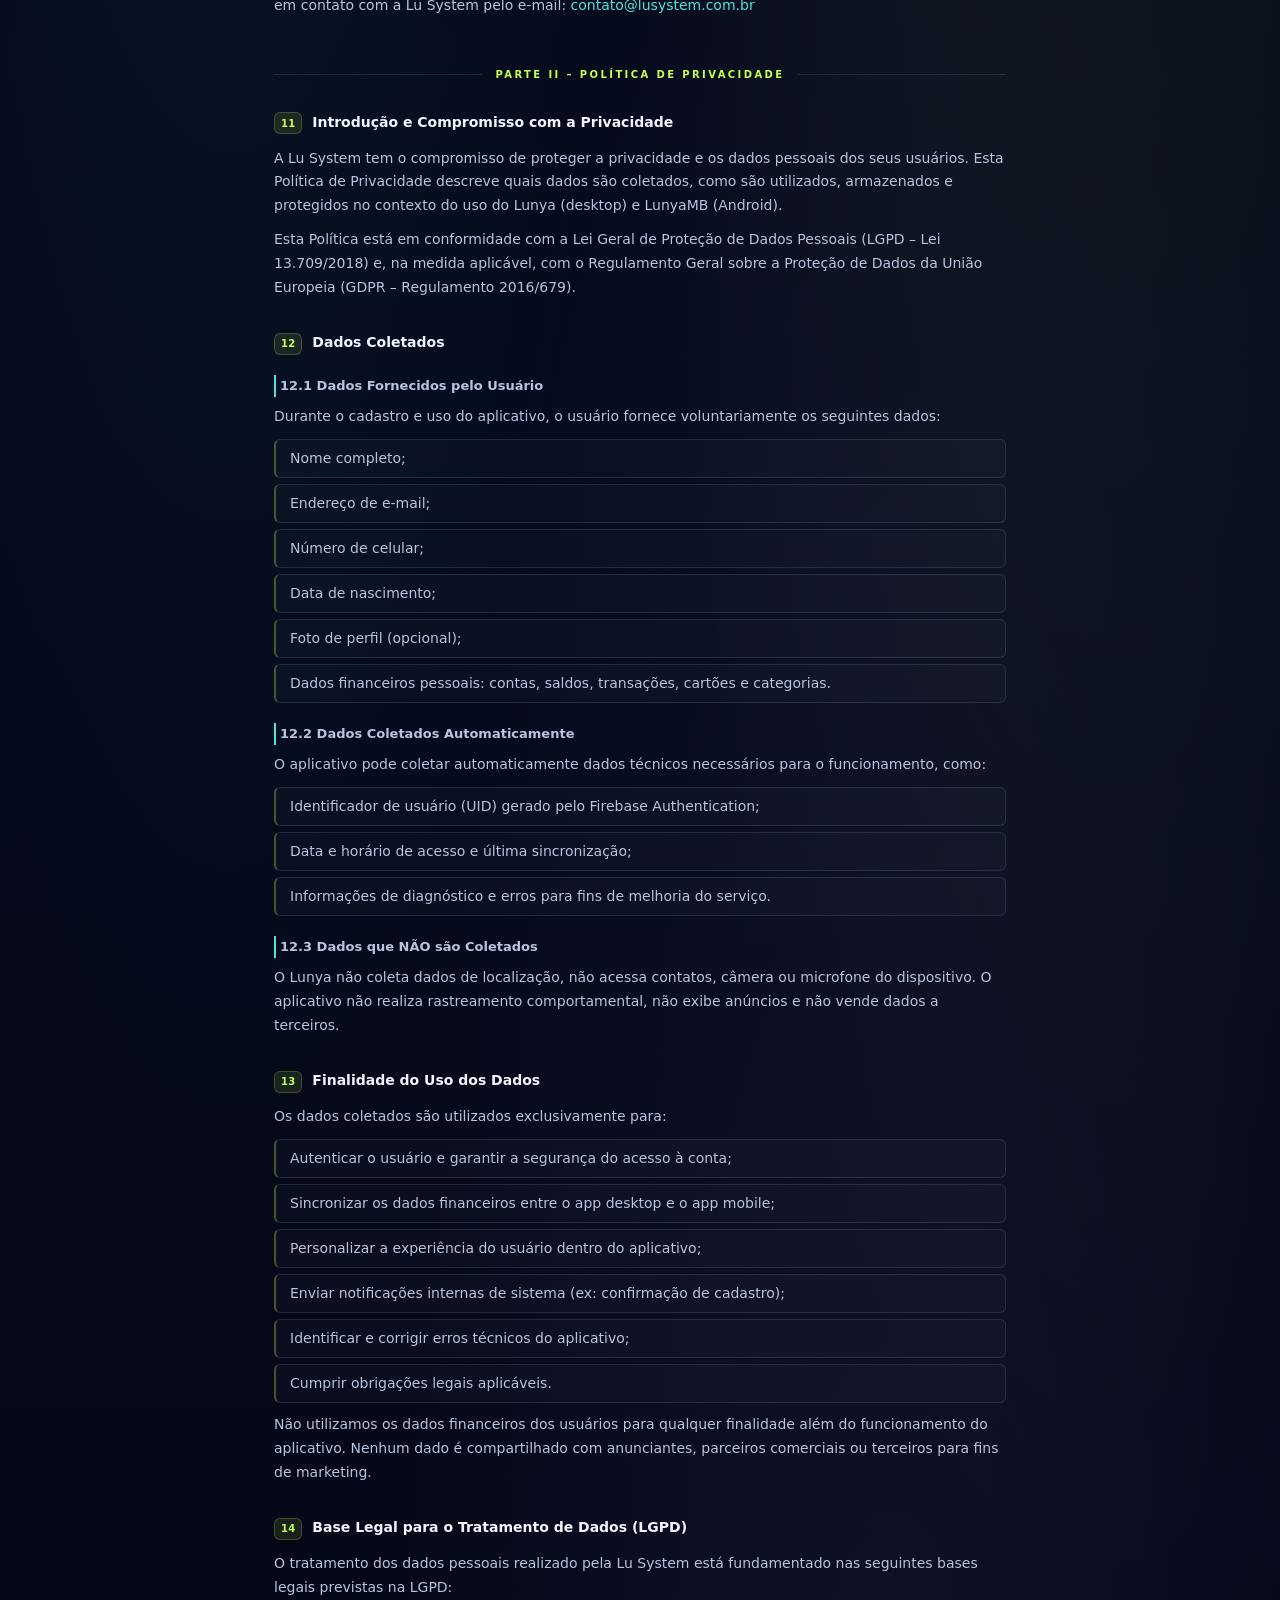
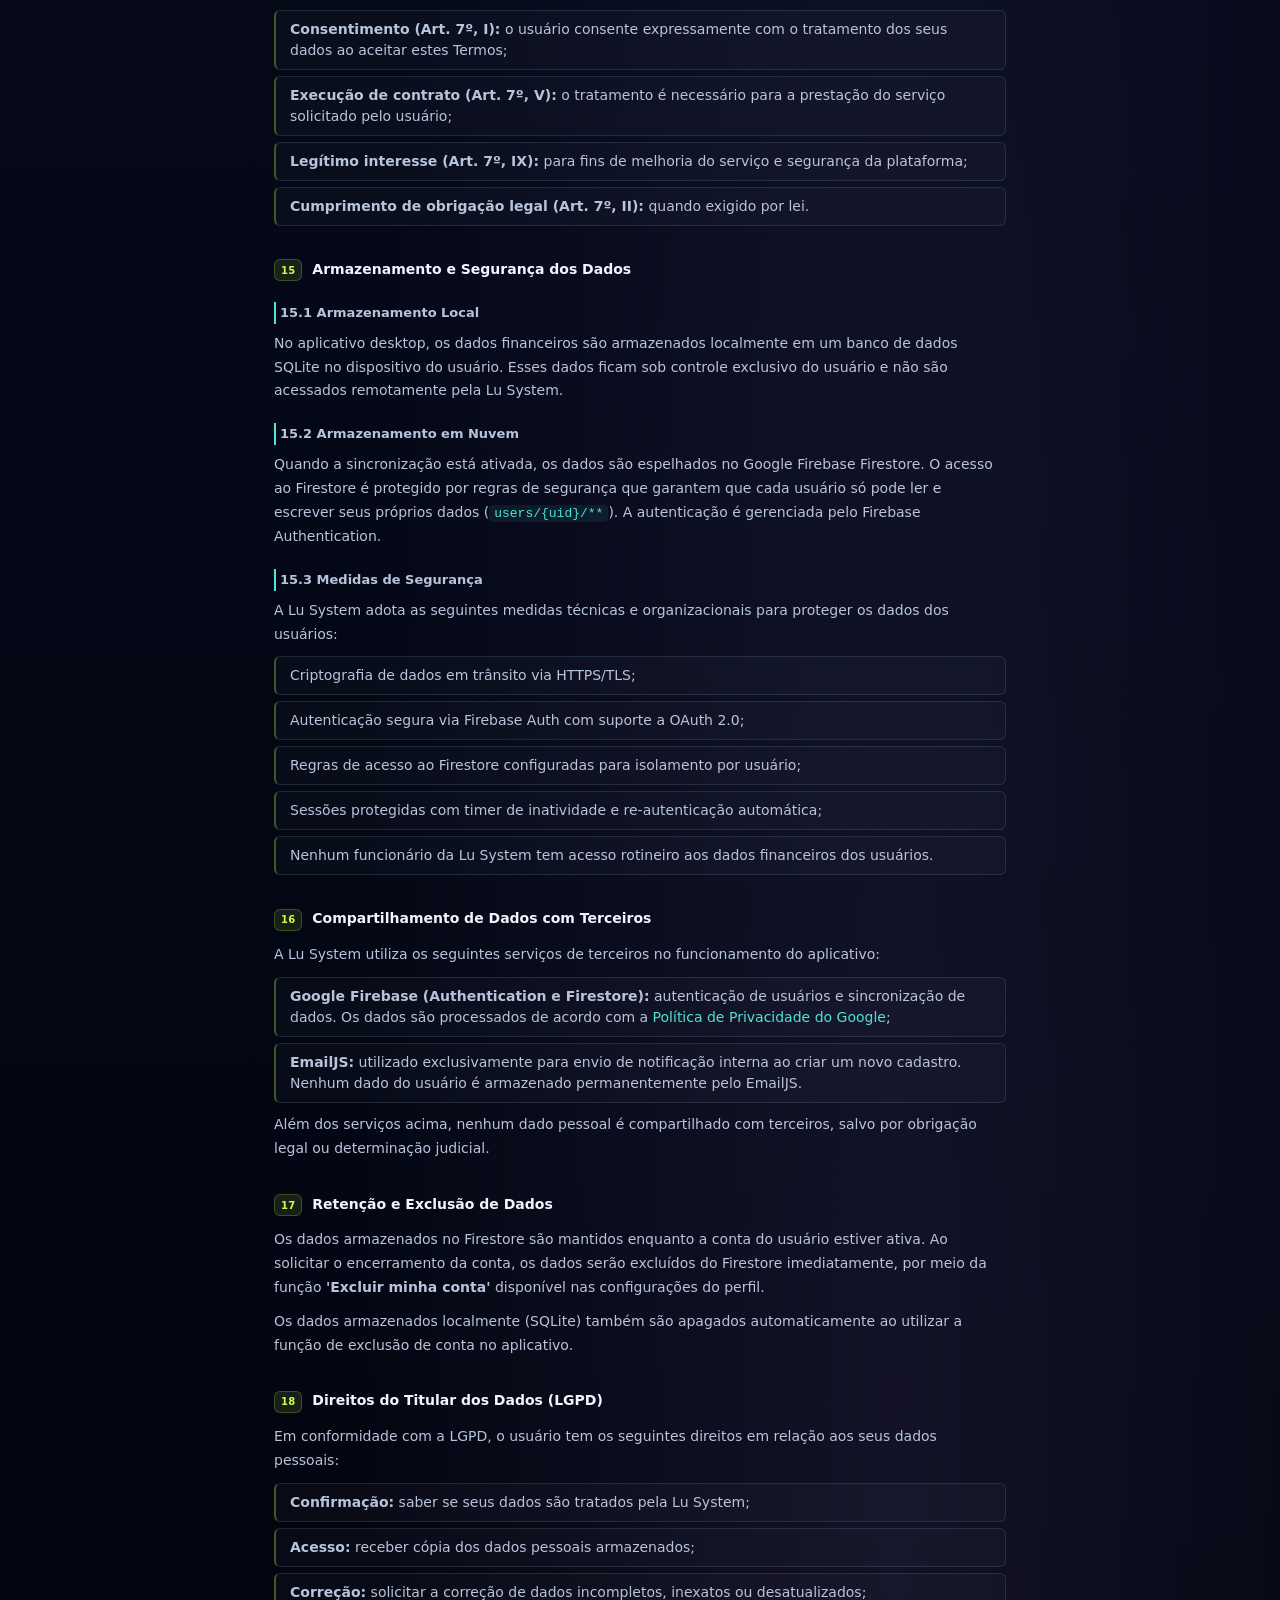
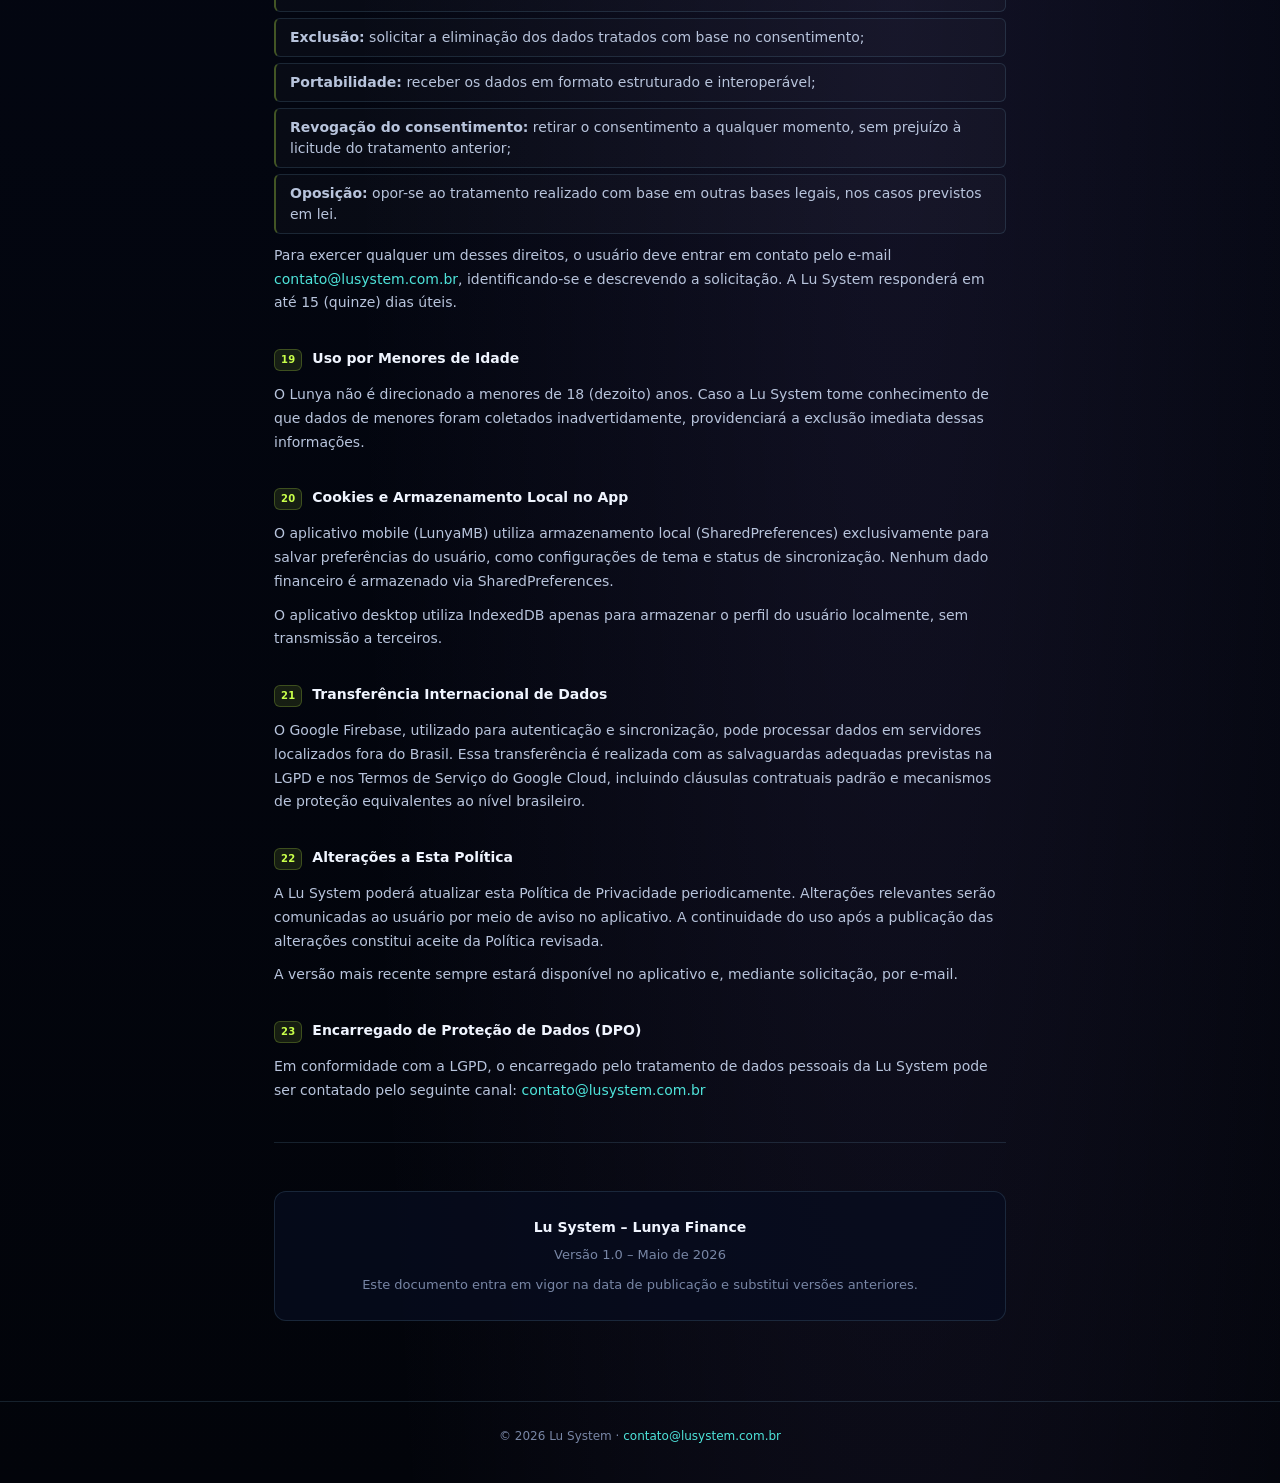
==== commit e31729be: "Remove referencias Lunaris da pagina Lunya" ====
--- a/privacy-policy.html
+++ b/privacy-policy.html
@@ -3,8 +3,8 @@
 <head>
   <meta charset="UTF-8" />
   <meta name="viewport" content="width=device-width, initial-scale=1.0" />
-  <title>Termos de Uso e Política de Privacidade — Lunya | Lunaris Tech</title>
-  <meta name="description" content="Termos de uso e política de privacidade do Lunya Finance e LunyaMB, desenvolvidos pela Lunaris Tech." />
+  <title>Termos de Uso e Política de Privacidade — Lunya | Lu System</title>
+  <meta name="description" content="Termos de uso e política de privacidade do Lunya Finance e LunyaMB, desenvolvidos pela Lu System." />
   <meta name="robots" content="index, follow" />
   <style>
     /* ── Design tokens ──────────────────────────────────────── */
@@ -72,12 +72,14 @@
       align-items: center;
       justify-content: space-between;
       gap: 16px;
-      width: calc(100% - 24px);
-      max-width: 900px;
-      margin: 12px auto 0;
-      padding: 10px 16px;
+      width: 100%;
+      max-width: none;
+      margin: 0;
+      padding: 10px 24px;
       border: 1px solid var(--line);
-      border-radius: 10px;
+      border-left: 0;
+      border-right: 0;
+      border-radius: 0;
       background: rgba(3, 6, 13, 0.82);
       backdrop-filter: blur(18px);
       -webkit-backdrop-filter: blur(18px);
@@ -355,7 +357,7 @@
       </svg>
       <span>
         LUNYA
-        <span class="brand-sub">Lunaris Tech</span>
+        <span class="brand-sub">Lu System</span>
       </span>
     </a>
     <a href="index.html" class="back-link">
@@ -368,13 +370,13 @@
 
     <!-- Document header -->
     <div class="doc-header">
-      <h1>Lunaris Tech</h1>
+      <h1>Lu System</h1>
       <p class="product">Lunya Finance</p>
       <p class="doc-title">Termos de Uso e Política de Privacidade</p>
       <div class="meta-pills">
         <span class="pill">Versão 1.0 – Maio de 2026</span>
         <span class="pill">Lunya (desktop) e LunyaMB (Android)</span>
-        <span class="pill">lunaristech7@gmail.com</span>
+        <span class="pill">contato@lusystem.com.br</span>
       </div>
     </div>
 
@@ -383,9 +385,9 @@
 
     <section>
       <h2><span class="sec-num">1</span> Aceitação dos Termos</h2>
-      <p>Ao instalar, acessar ou utilizar o aplicativo Lunya (desktop) ou LunyaMB (Android), desenvolvido e mantido pela Lunaris Tech, você declara que leu, compreendeu e concorda com os presentes Termos de Uso.</p>
+      <p>Ao instalar, acessar ou utilizar o aplicativo Lunya (desktop) ou LunyaMB (Android), desenvolvido e mantido pela Lu System, você declara que leu, compreendeu e concorda com os presentes Termos de Uso.</p>
       <p>Caso não concorde com qualquer disposição deste documento, você deve interromper imediatamente o uso do aplicativo.</p>
-      <p>Estes Termos aplicam-se a todas as versões do produto, incluindo atualizações futuras. A Lunaris Tech reserva-se o direito de modificar estes Termos a qualquer momento, notificando os usuários por meio do próprio aplicativo.</p>
+      <p>Estes Termos aplicam-se a todas as versões do produto, incluindo atualizações futuras. A Lu System reserva-se o direito de modificar estes Termos a qualquer momento, notificando os usuários por meio do próprio aplicativo.</p>
     </section>
 
     <section>
@@ -398,7 +400,7 @@
         <li>Sincronizar dados entre o aplicativo desktop e o aplicativo mobile (LunyaMB) por meio do Firebase Firestore;</li>
         <li>Gerenciar transações recorrentes e importar extratos nos formatos OFX e XLSX.</li>
       </ul>
-      <p>O serviço é de uso exclusivamente pessoal e destina-se a pessoas físicas que desejam organizar suas próprias finanças. Não é permitido o uso do aplicativo para fins comerciais, contábeis profissionais ou em nome de terceiros sem autorização expressa da Lunaris Tech.</p>
+      <p>O serviço é de uso exclusivamente pessoal e destina-se a pessoas físicas que desejam organizar suas próprias finanças. Não é permitido o uso do aplicativo para fins comerciais, contábeis profissionais ou em nome de terceiros sem autorização expressa da Lu System.</p>
     </section>
 
     <section>
@@ -406,7 +408,7 @@
       <h3>3.1 Criação de Conta</h3>
       <p>Para utilizar o Lunya, é necessário criar uma conta por meio de um dos métodos disponíveis: cadastro com e-mail e senha ou autenticação via conta Google (OAuth 2.0). O usuário é responsável por fornecer informações verdadeiras, completas e atualizadas no momento do cadastro.</p>
       <h3>3.2 Segurança da Conta</h3>
-      <p>O usuário é o único responsável pela confidencialidade de suas credenciais de acesso. A Lunaris Tech não solicita senhas por nenhum meio. Em caso de suspeita de acesso não autorizado, o usuário deve alterar sua senha imediatamente e notificar a Lunaris Tech pelo e-mail <a href="mailto:lunaristech7@gmail.com">lunaristech7@gmail.com</a>.</p>
+      <p>O usuário é o único responsável pela confidencialidade de suas credenciais de acesso. A Lu System não solicita senhas por nenhum meio. Em caso de suspeita de acesso não autorizado, o usuário deve alterar sua senha imediatamente e notificar a Lu System pelo e-mail <a href="mailto:contato@lusystem.com.br">contato@lusystem.com.br</a>.</p>
       <h3>3.3 Encerramento de Conta</h3>
       <p>O usuário pode solicitar o encerramento de sua conta a qualquer momento. Após o encerramento, os dados armazenados no Firestore serão excluídos de acordo com a Política de Privacidade descrita na Parte II deste documento.</p>
     </section>
@@ -415,7 +417,7 @@
       <h2><span class="sec-num">4</span> Uso Aceitável</h2>
       <p>O usuário concorda em utilizar o Lunya apenas para fins lícitos e de acordo com estes Termos. São expressamente proibidas as seguintes condutas:</p>
       <ul>
-        <li>Tentar obter acesso não autorizado a sistemas, contas de outros usuários ou infraestrutura da Lunaris Tech;</li>
+        <li>Tentar obter acesso não autorizado a sistemas, contas de outros usuários ou infraestrutura da Lu System;</li>
         <li>Utilizar o aplicativo para armazenar, transmitir ou processar dados de terceiros sem o consentimento desses terceiros;</li>
         <li>Realizar engenharia reversa, descompilar, desmontar ou modificar o aplicativo ou qualquer parte dele;</li>
         <li>Usar scripts, bots ou qualquer meio automatizado para interagir com o aplicativo de forma não prevista;</li>
@@ -425,7 +427,7 @@
 
     <section>
       <h2><span class="sec-num">5</span> Dados Financeiros e Responsabilidade</h2>
-      <p>O Lunya é uma ferramenta de organização financeira pessoal. As informações exibidas no aplicativo são inseridas pelo próprio usuário ou importadas de arquivos fornecidos por ele. A Lunaris Tech não se responsabiliza por:</p>
+      <p>O Lunya é uma ferramenta de organização financeira pessoal. As informações exibidas no aplicativo são inseridas pelo próprio usuário ou importadas de arquivos fornecidos por ele. A Lu System não se responsabiliza por:</p>
       <ul>
         <li>Erros ou imprecisões nos dados financeiros inseridos pelo usuário;</li>
         <li>Decisões financeiras tomadas com base nas informações exibidas no aplicativo;</li>
@@ -437,19 +439,19 @@
 
     <section>
       <h2><span class="sec-num">6</span> Propriedade Intelectual</h2>
-      <p>Todo o conteúdo do aplicativo Lunya e LunyaMB – incluindo, mas não se limitando a: código-fonte, design, logotipo, marca Lunaris Tech, textos, gráficos e componentes de interface – é de propriedade exclusiva da Lunaris Tech e está protegido pelas leis brasileiras e internacionais de propriedade intelectual.</p>
+      <p>Todo o conteúdo do aplicativo Lunya e LunyaMB – incluindo, mas não se limitando a: código-fonte, design, logotipo, marca Lu System, textos, gráficos e componentes de interface – é de propriedade exclusiva da Lu System e está protegido pelas leis brasileiras e internacionais de propriedade intelectual.</p>
       <p>É concedida ao usuário uma licença limitada, não exclusiva, intransferível e revogável para uso pessoal do aplicativo, exclusivamente para os fins previstos nestes Termos.</p>
     </section>
 
     <section>
       <h2><span class="sec-num">7</span> Disponibilidade e Modificações do Serviço</h2>
-      <p>A Lunaris Tech emprega seus melhores esforços para manter o aplicativo disponível continuamente. No entanto, não garante disponibilidade ininterrupta e não se responsabiliza por interrupções causadas por manutenção, falhas técnicas, problemas de conectividade, ações de terceiros (como Firebase ou provedores de internet) ou outros fatores fora do seu controle.</p>
-      <p>A Lunaris Tech reserva-se o direito de modificar, suspender ou descontinuar qualquer funcionalidade do aplicativo a qualquer momento, com ou sem aviso prévio, sem que isso gere qualquer direito de indenização ao usuário.</p>
+      <p>A Lu System emprega seus melhores esforços para manter o aplicativo disponível continuamente. No entanto, não garante disponibilidade ininterrupta e não se responsabiliza por interrupções causadas por manutenção, falhas técnicas, problemas de conectividade, ações de terceiros (como Firebase ou provedores de internet) ou outros fatores fora do seu controle.</p>
+      <p>A Lu System reserva-se o direito de modificar, suspender ou descontinuar qualquer funcionalidade do aplicativo a qualquer momento, com ou sem aviso prévio, sem que isso gere qualquer direito de indenização ao usuário.</p>
     </section>
 
     <section>
       <h2><span class="sec-num">8</span> Limitação de Responsabilidade</h2>
-      <p>Na máxima extensão permitida pela legislação aplicável, a Lunaris Tech não será responsável por danos indiretos, incidentais, especiais, consequenciais ou punitivos, incluindo perda de dados, lucros cessantes ou interrupção de negócios, decorrentes do uso ou impossibilidade de uso do aplicativo.</p>
+      <p>Na máxima extensão permitida pela legislação aplicável, a Lu System não será responsável por danos indiretos, incidentais, especiais, consequenciais ou punitivos, incluindo perda de dados, lucros cessantes ou interrupção de negócios, decorrentes do uso ou impossibilidade de uso do aplicativo.</p>
     </section>
 
     <section>
@@ -459,7 +461,7 @@
 
     <section>
       <h2><span class="sec-num">10</span> Contato</h2>
-      <p>Para dúvidas, solicitações ou comunicações relacionadas a estes Termos de Uso, o usuário pode entrar em contato com a Lunaris Tech pelo e-mail: <a href="mailto:lunaristech7@gmail.com">lunaristech7@gmail.com</a></p>
+      <p>Para dúvidas, solicitações ou comunicações relacionadas a estes Termos de Uso, o usuário pode entrar em contato com a Lu System pelo e-mail: <a href="mailto:contato@lusystem.com.br">contato@lusystem.com.br</a></p>
     </section>
 
     <!-- ── PARTE II ── -->
@@ -467,7 +469,7 @@
 
     <section>
       <h2><span class="sec-num">11</span> Introdução e Compromisso com a Privacidade</h2>
-      <p>A Lunaris Tech tem o compromisso de proteger a privacidade e os dados pessoais dos seus usuários. Esta Política de Privacidade descreve quais dados são coletados, como são utilizados, armazenados e protegidos no contexto do uso do Lunya (desktop) e LunyaMB (Android).</p>
+      <p>A Lu System tem o compromisso de proteger a privacidade e os dados pessoais dos seus usuários. Esta Política de Privacidade descreve quais dados são coletados, como são utilizados, armazenados e protegidos no contexto do uso do Lunya (desktop) e LunyaMB (Android).</p>
       <p>Esta Política está em conformidade com a Lei Geral de Proteção de Dados Pessoais (LGPD – Lei 13.709/2018) e, na medida aplicável, com o Regulamento Geral sobre a Proteção de Dados da União Europeia (GDPR – Regulamento 2016/679).</p>
     </section>
 
@@ -510,7 +512,7 @@
 
     <section>
       <h2><span class="sec-num">14</span> Base Legal para o Tratamento de Dados (LGPD)</h2>
-      <p>O tratamento dos dados pessoais realizado pela Lunaris Tech está fundamentado nas seguintes bases legais previstas na LGPD:</p>
+      <p>O tratamento dos dados pessoais realizado pela Lu System está fundamentado nas seguintes bases legais previstas na LGPD:</p>
       <ul>
         <li><strong>Consentimento (Art. 7º, I):</strong> o usuário consente expressamente com o tratamento dos seus dados ao aceitar estes Termos;</li>
         <li><strong>Execução de contrato (Art. 7º, V):</strong> o tratamento é necessário para a prestação do serviço solicitado pelo usuário;</li>
@@ -522,23 +524,23 @@
     <section>
       <h2><span class="sec-num">15</span> Armazenamento e Segurança dos Dados</h2>
       <h3>15.1 Armazenamento Local</h3>
-      <p>No aplicativo desktop, os dados financeiros são armazenados localmente em um banco de dados SQLite no dispositivo do usuário. Esses dados ficam sob controle exclusivo do usuário e não são acessados remotamente pela Lunaris Tech.</p>
+      <p>No aplicativo desktop, os dados financeiros são armazenados localmente em um banco de dados SQLite no dispositivo do usuário. Esses dados ficam sob controle exclusivo do usuário e não são acessados remotamente pela Lu System.</p>
       <h3>15.2 Armazenamento em Nuvem</h3>
       <p>Quando a sincronização está ativada, os dados são espelhados no Google Firebase Firestore. O acesso ao Firestore é protegido por regras de segurança que garantem que cada usuário só pode ler e escrever seus próprios dados (<code style="font-family:monospace;font-size:13px;color:var(--cyan);background:rgba(78,227,218,0.08);padding:1px 5px;border-radius:4px;">users/{uid}/**</code>). A autenticação é gerenciada pelo Firebase Authentication.</p>
       <h3>15.3 Medidas de Segurança</h3>
-      <p>A Lunaris Tech adota as seguintes medidas técnicas e organizacionais para proteger os dados dos usuários:</p>
+      <p>A Lu System adota as seguintes medidas técnicas e organizacionais para proteger os dados dos usuários:</p>
       <ul>
         <li>Criptografia de dados em trânsito via HTTPS/TLS;</li>
         <li>Autenticação segura via Firebase Auth com suporte a OAuth 2.0;</li>
         <li>Regras de acesso ao Firestore configuradas para isolamento por usuário;</li>
         <li>Sessões protegidas com timer de inatividade e re-autenticação automática;</li>
-        <li>Nenhum funcionário da Lunaris Tech tem acesso rotineiro aos dados financeiros dos usuários.</li>
+        <li>Nenhum funcionário da Lu System tem acesso rotineiro aos dados financeiros dos usuários.</li>
       </ul>
     </section>
 
     <section>
       <h2><span class="sec-num">16</span> Compartilhamento de Dados com Terceiros</h2>
-      <p>A Lunaris Tech utiliza os seguintes serviços de terceiros no funcionamento do aplicativo:</p>
+      <p>A Lu System utiliza os seguintes serviços de terceiros no funcionamento do aplicativo:</p>
       <ul>
         <li><strong>Google Firebase (Authentication e Firestore):</strong> autenticação de usuários e sincronização de dados. Os dados são processados de acordo com a <a href="https://policies.google.com/privacy" target="_blank" rel="noopener noreferrer">Política de Privacidade do Google</a>;</li>
         <li><strong>EmailJS:</strong> utilizado exclusivamente para envio de notificação interna ao criar um novo cadastro. Nenhum dado do usuário é armazenado permanentemente pelo EmailJS.</li>
@@ -556,7 +558,7 @@
       <h2><span class="sec-num">18</span> Direitos do Titular dos Dados (LGPD)</h2>
       <p>Em conformidade com a LGPD, o usuário tem os seguintes direitos em relação aos seus dados pessoais:</p>
       <ul>
-        <li><strong>Confirmação:</strong> saber se seus dados são tratados pela Lunaris Tech;</li>
+        <li><strong>Confirmação:</strong> saber se seus dados são tratados pela Lu System;</li>
         <li><strong>Acesso:</strong> receber cópia dos dados pessoais armazenados;</li>
         <li><strong>Correção:</strong> solicitar a correção de dados incompletos, inexatos ou desatualizados;</li>
         <li><strong>Exclusão:</strong> solicitar a eliminação dos dados tratados com base no consentimento;</li>
@@ -564,12 +566,12 @@
         <li><strong>Revogação do consentimento:</strong> retirar o consentimento a qualquer momento, sem prejuízo à licitude do tratamento anterior;</li>
         <li><strong>Oposição:</strong> opor-se ao tratamento realizado com base em outras bases legais, nos casos previstos em lei.</li>
       </ul>
-      <p>Para exercer qualquer um desses direitos, o usuário deve entrar em contato pelo e-mail <a href="mailto:lunaristech7@gmail.com">lunaristech7@gmail.com</a>, identificando-se e descrevendo a solicitação. A Lunaris Tech responderá em até 15 (quinze) dias úteis.</p>
+      <p>Para exercer qualquer um desses direitos, o usuário deve entrar em contato pelo e-mail <a href="mailto:contato@lusystem.com.br">contato@lusystem.com.br</a>, identificando-se e descrevendo a solicitação. A Lu System responderá em até 15 (quinze) dias úteis.</p>
     </section>
 
     <section>
       <h2><span class="sec-num">19</span> Uso por Menores de Idade</h2>
-      <p>O Lunya não é direcionado a menores de 18 (dezoito) anos. Caso a Lunaris Tech tome conhecimento de que dados de menores foram coletados inadvertidamente, providenciará a exclusão imediata dessas informações.</p>
+      <p>O Lunya não é direcionado a menores de 18 (dezoito) anos. Caso a Lu System tome conhecimento de que dados de menores foram coletados inadvertidamente, providenciará a exclusão imediata dessas informações.</p>
     </section>
 
     <section>
@@ -585,20 +587,20 @@
 
     <section>
       <h2><span class="sec-num">22</span> Alterações a Esta Política</h2>
-      <p>A Lunaris Tech poderá atualizar esta Política de Privacidade periodicamente. Alterações relevantes serão comunicadas ao usuário por meio de aviso no aplicativo. A continuidade do uso após a publicação das alterações constitui aceite da Política revisada.</p>
+      <p>A Lu System poderá atualizar esta Política de Privacidade periodicamente. Alterações relevantes serão comunicadas ao usuário por meio de aviso no aplicativo. A continuidade do uso após a publicação das alterações constitui aceite da Política revisada.</p>
       <p>A versão mais recente sempre estará disponível no aplicativo e, mediante solicitação, por e-mail.</p>
     </section>
 
     <section>
       <h2><span class="sec-num">23</span> Encarregado de Proteção de Dados (DPO)</h2>
-      <p>Em conformidade com a LGPD, o encarregado pelo tratamento de dados pessoais da Lunaris Tech pode ser contatado pelo seguinte canal: <a href="mailto:lunaristech7@gmail.com">lunaristech7@gmail.com</a></p>
+      <p>Em conformidade com a LGPD, o encarregado pelo tratamento de dados pessoais da Lu System pode ser contatado pelo seguinte canal: <a href="mailto:contato@lusystem.com.br">contato@lusystem.com.br</a></p>
     </section>
 
     <hr />
 
     <!-- Closing block -->
     <div class="doc-footer">
-      <strong>Lunaris Tech – Lunya Finance</strong>
+      <strong>Lu System – Lunya Finance</strong>
       <p>Versão 1.0 – Maio de 2026</p>
       <p style="margin-top:8px;">Este documento entra em vigor na data de publicação e substitui versões anteriores.</p>
     </div>
@@ -607,7 +609,7 @@
 
   <!-- Page footer -->
   <footer class="site-footer">
-    <p>© 2026 Lunaris Tech · <a href="mailto:lunaristech7@gmail.com">lunaristech7@gmail.com</a></p>
+    <p>© 2026 Lu System · <a href="mailto:contato@lusystem.com.br">contato@lusystem.com.br</a></p>
   </footer>
 
 </body>
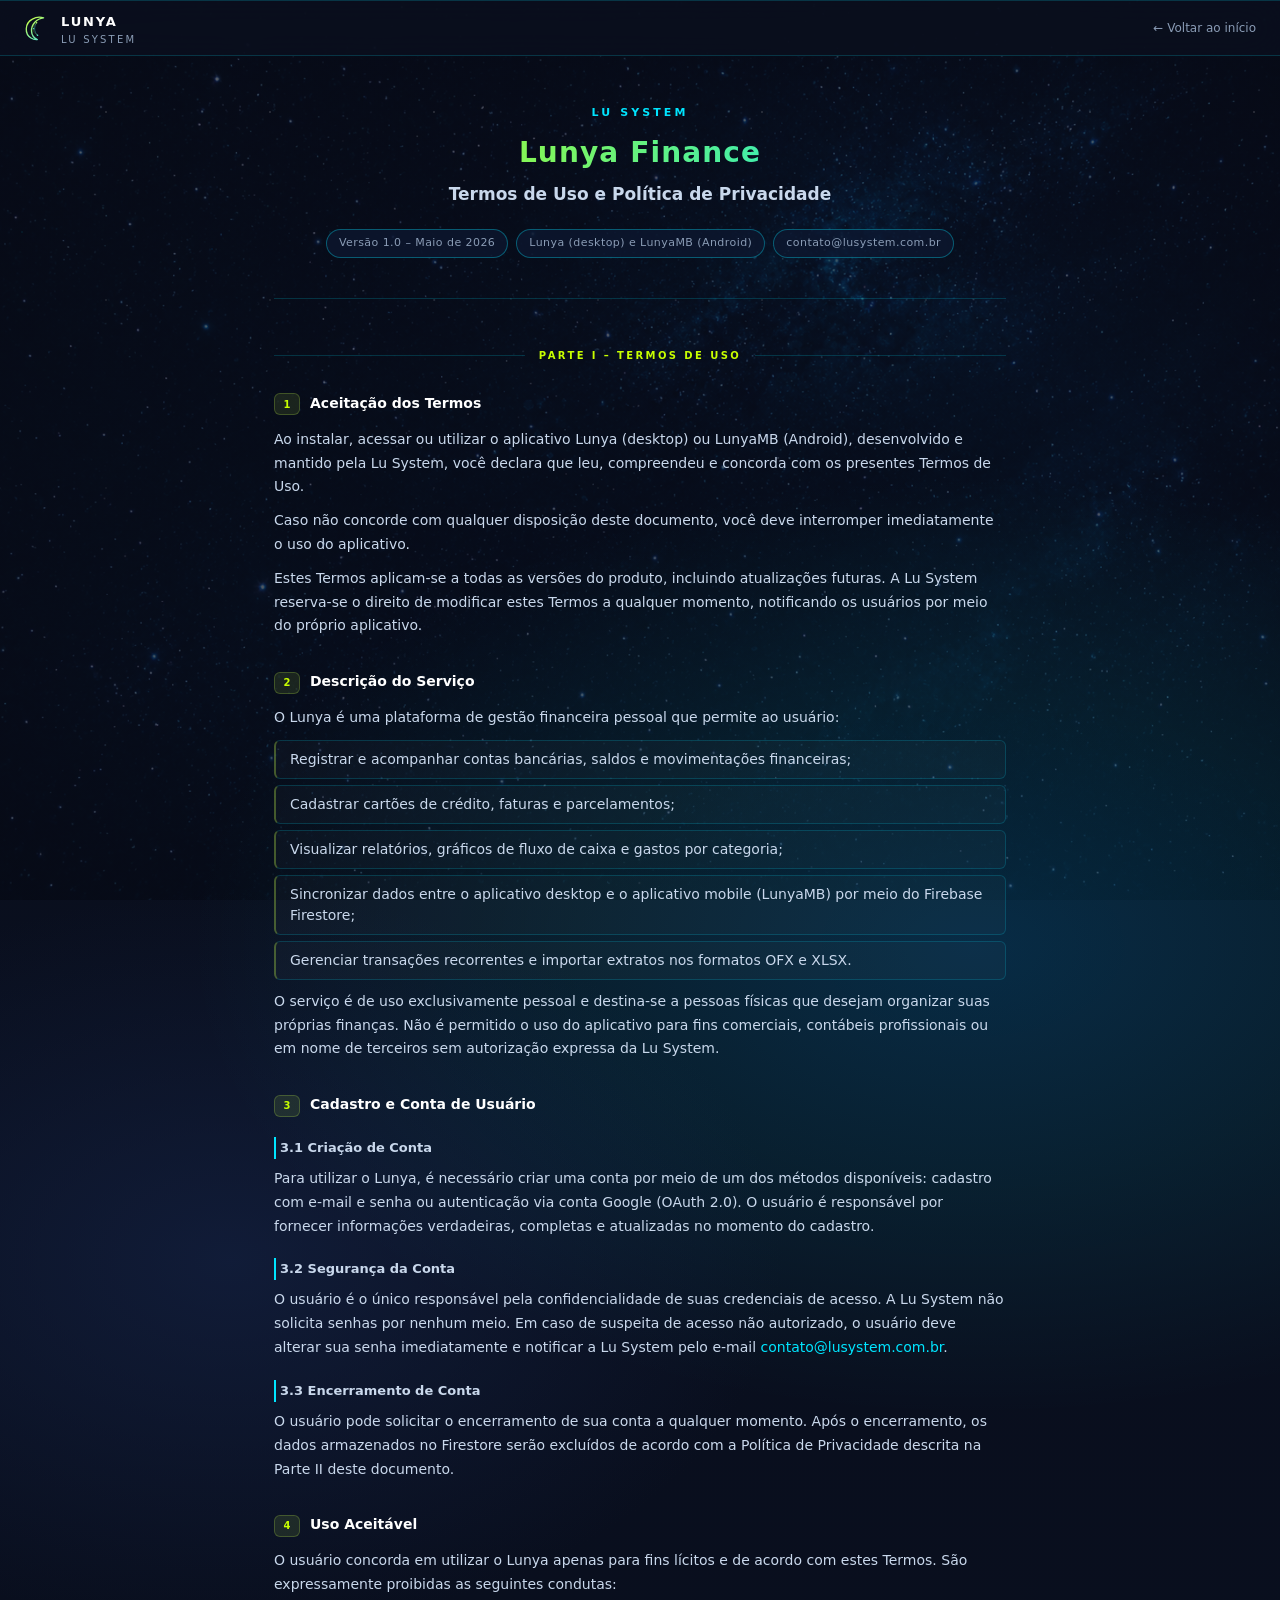
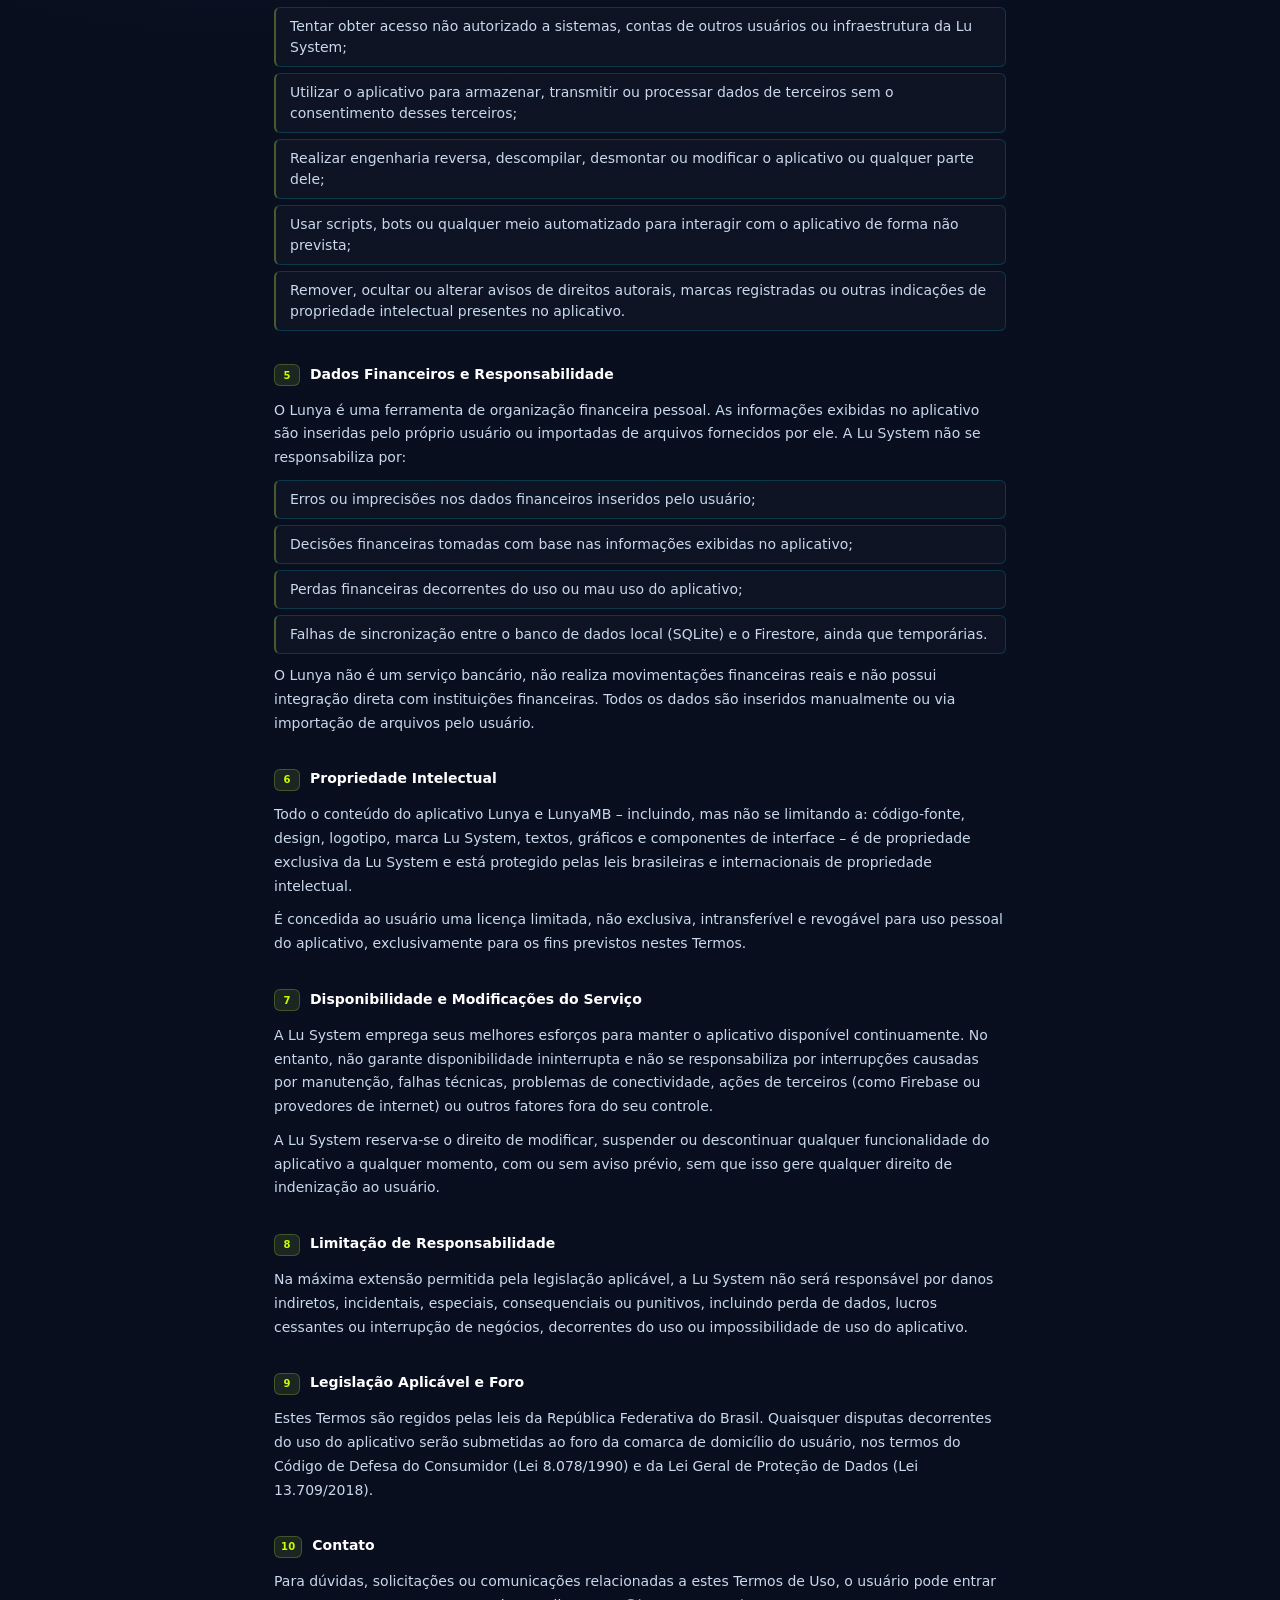
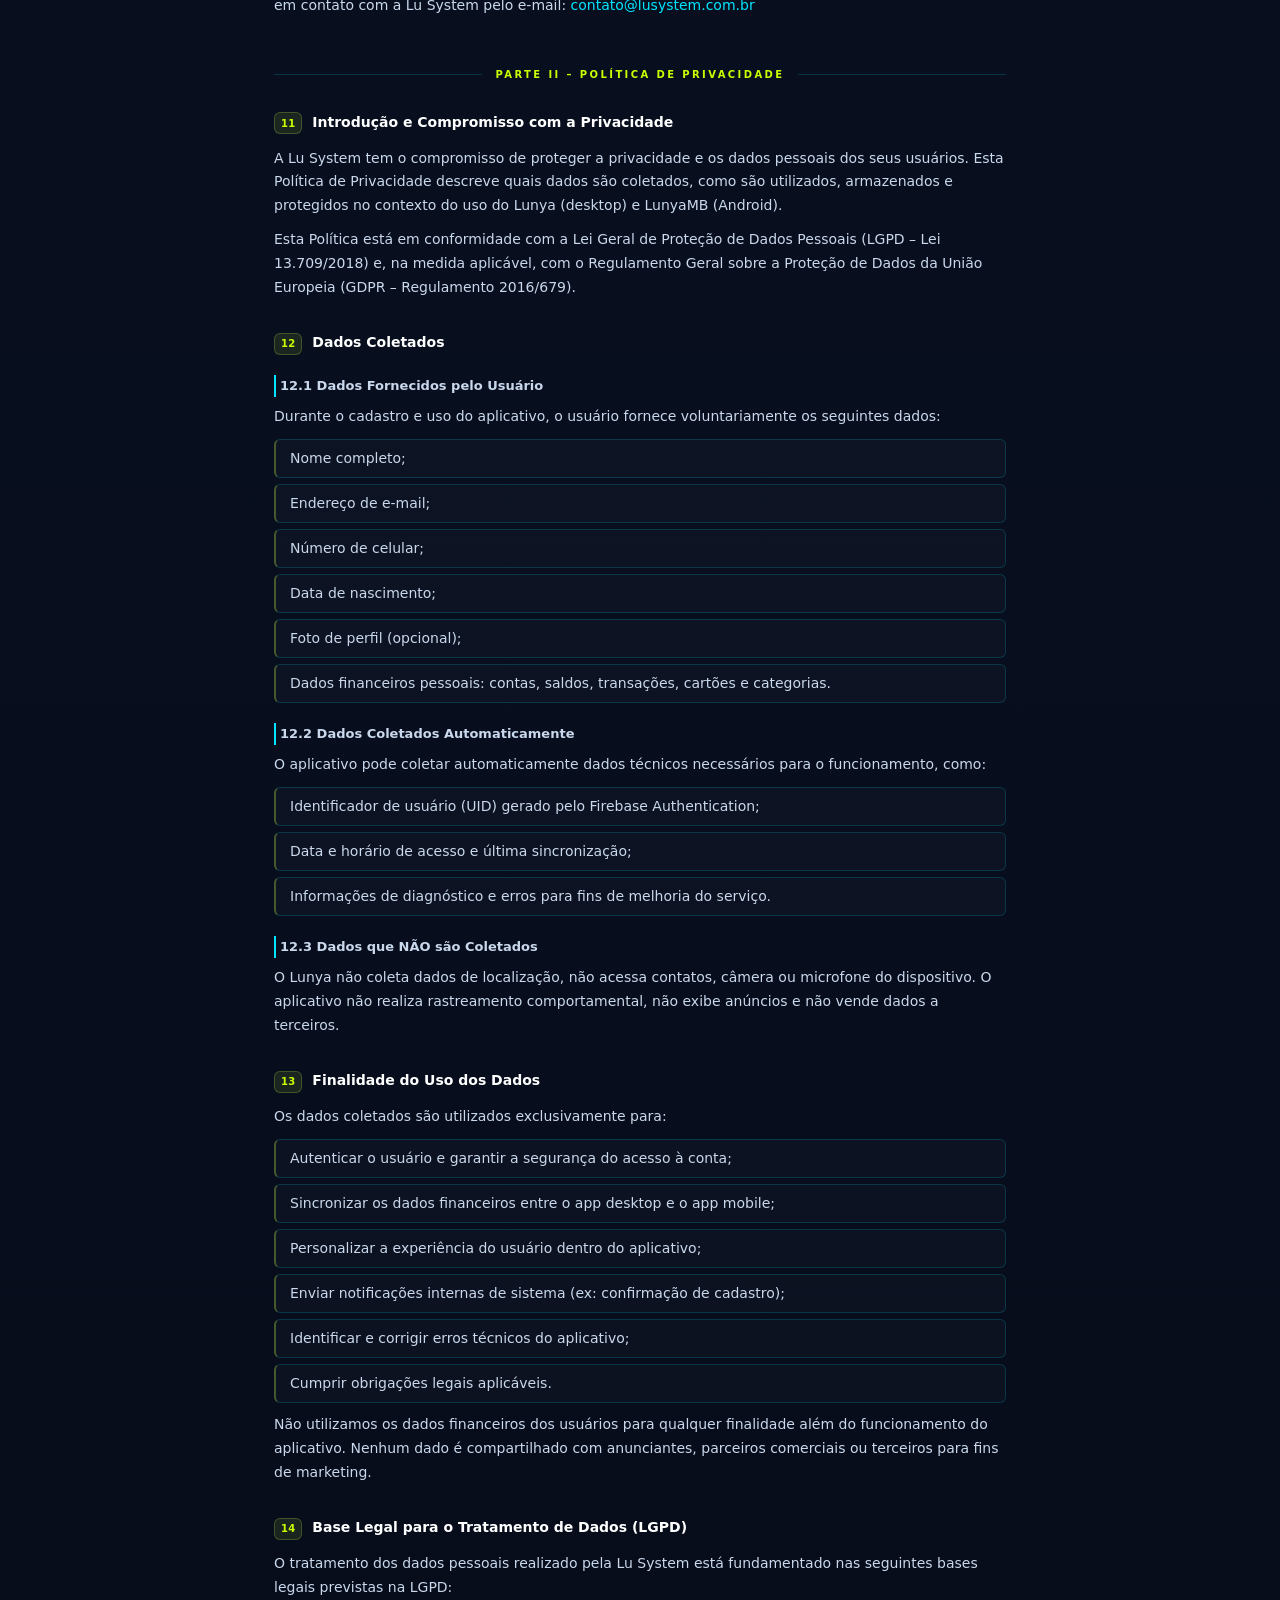
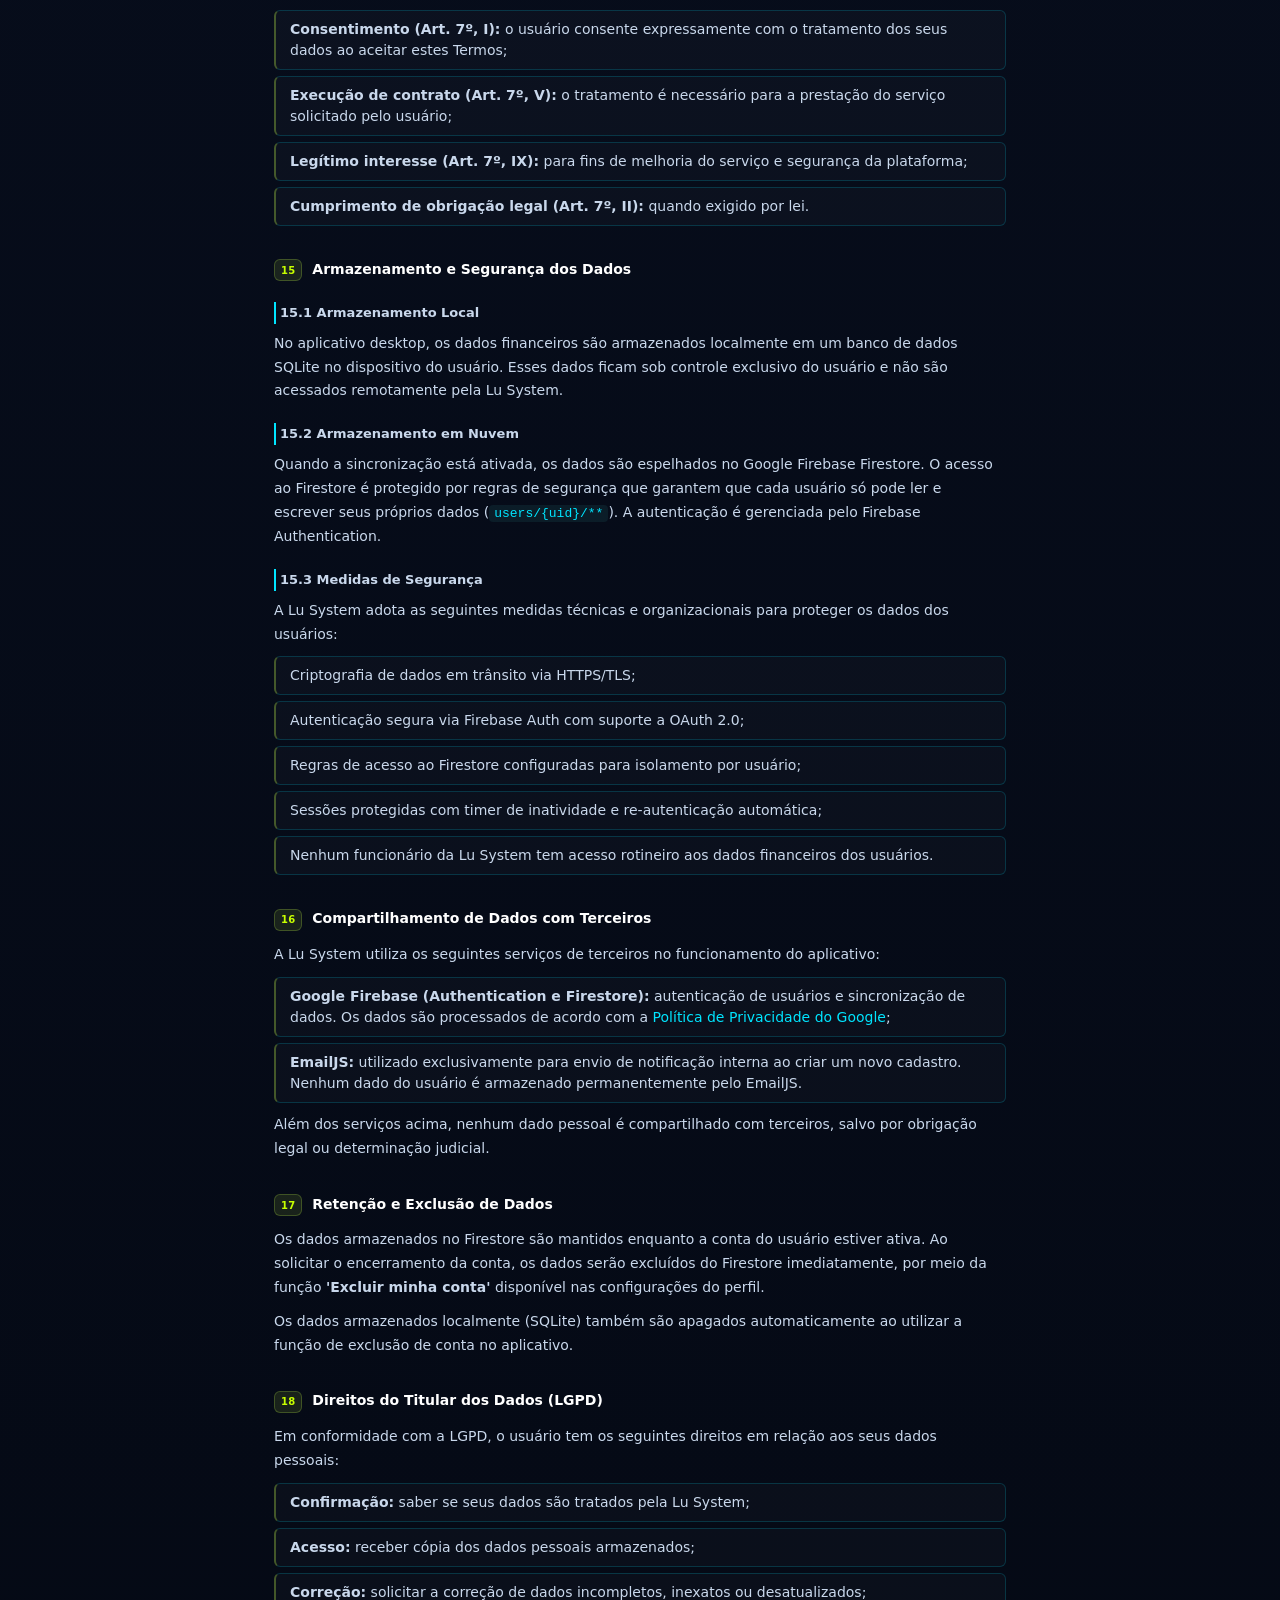
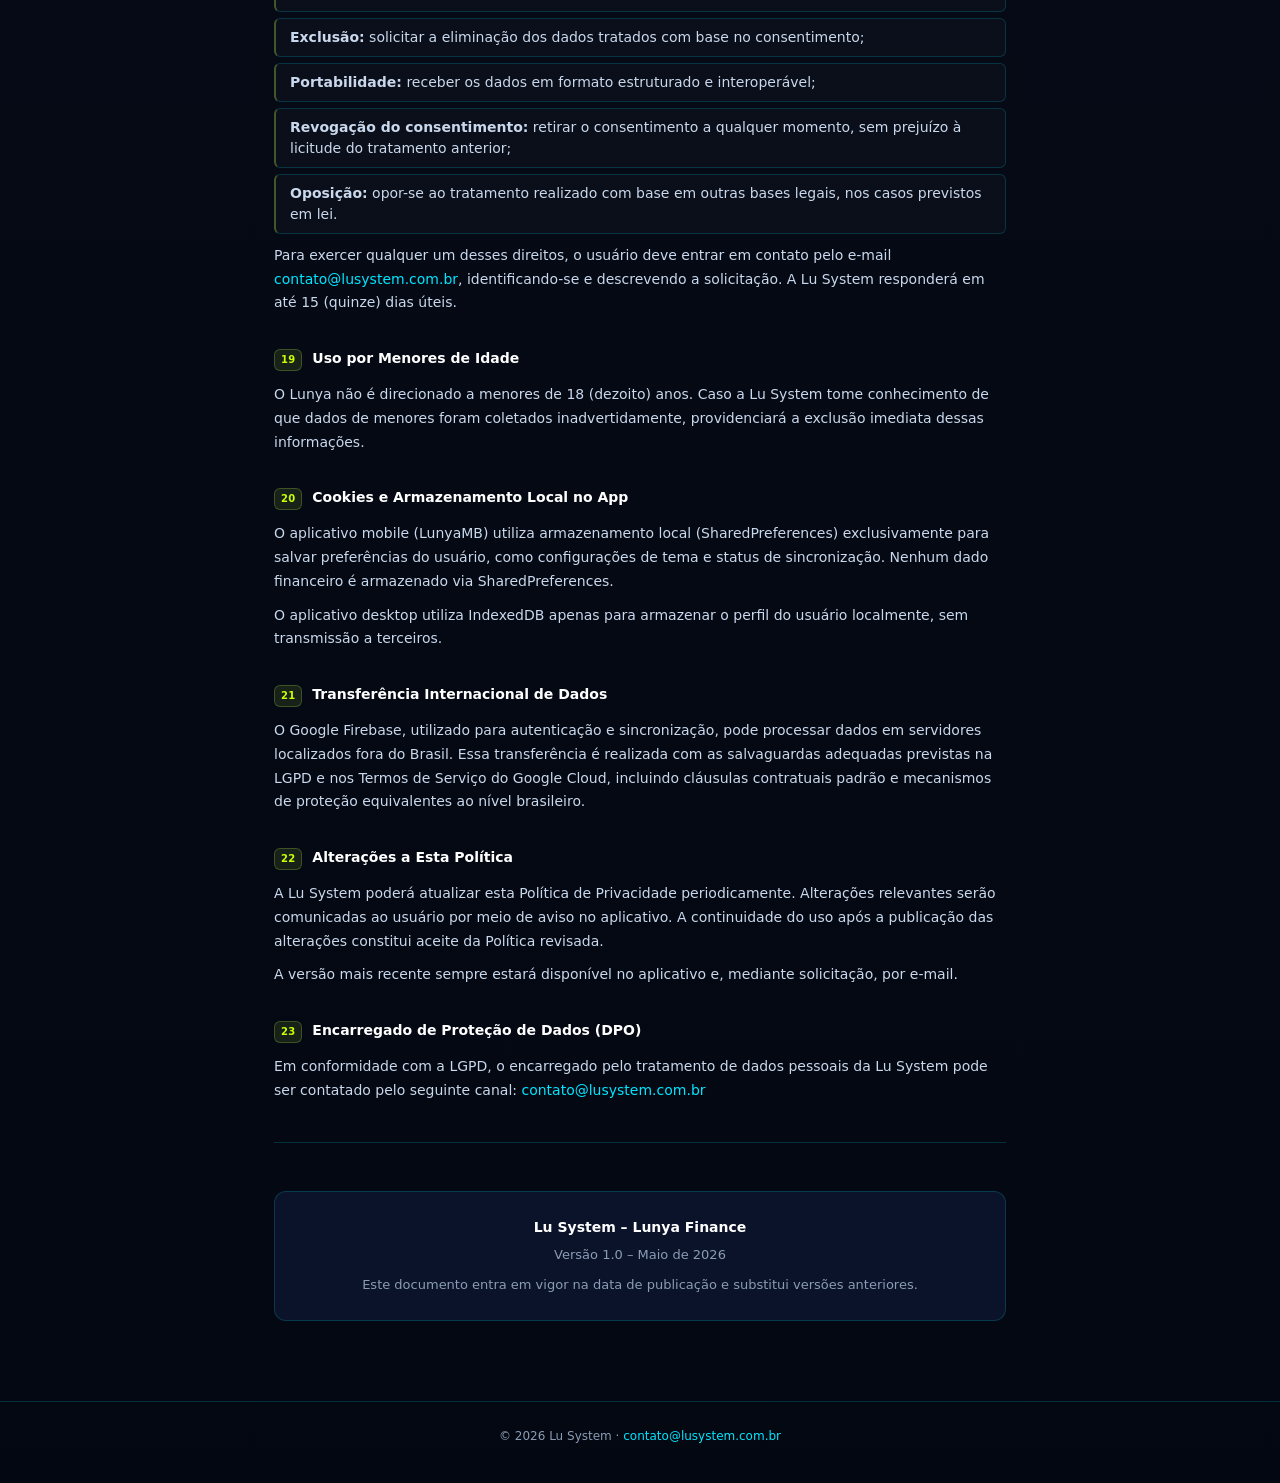
==== commit 831987ad: "Ajusta paleta para Deep Space vivo" ====
--- a/privacy-policy.html
+++ b/privacy-policy.html
@@ -9,18 +9,18 @@
   <style>
     /* ── Design tokens ──────────────────────────────────────── */
     :root {
-      --bg-0:        #03060d;
-      --bg-1:        #050a1d;
-      --bg-2:        #0c1538;
-      --panel:       rgba(7, 13, 31, 0.74);
-      --panel-solid: #081021;
-      --line:        rgba(128, 188, 220, 0.16);
-      --line-strong: rgba(128, 188, 220, 0.28);
-      --text:        #f0f5ff;
-      --muted:       #b8c4dc;
-      --soft:        #7886a5;
-      --lime:        #c8ff4a;
-      --cyan:        #4ee3da;
+      --bg-0:        #0A0F1E;
+      --bg-1:        #0D1830;
+      --bg-2:        #132040;
+      --panel:       rgba(13, 24, 48, 0.78);
+      --panel-solid: #0D1830;
+      --line:        rgba(0, 229, 255, 0.18);
+      --line-strong: rgba(0, 229, 255, 0.34);
+      --text:        #ffffff;
+      --muted:       #c9d8ec;
+      --soft:        #8A9CB5;
+      --lime:        #C8FF00;
+      --cyan:        #00E5FF;
       --violet:      #b08cff;
       --danger:      #ff6b91;
     }
@@ -39,10 +39,11 @@
       line-height: 1.7;
       color: var(--text);
       background:
-        radial-gradient(ellipse at 18%  8%, rgba(78,227,218,0.10), transparent 34rem),
-        radial-gradient(ellipse at 86% 28%, rgba(200,255,74,0.07), transparent 32rem),
-        radial-gradient(ellipse at 70% 80%, rgba(176,140,255,0.09), transparent 34rem),
-        linear-gradient(180deg, var(--bg-0), var(--bg-1) 46%, #02040a);
+        radial-gradient(70rem 42rem at 76% 12%, rgba(0,146,210,0.22), rgba(0,229,255,0.08) 36%, transparent 70%),
+        radial-gradient(54rem 36rem at 18% 16%, rgba(19,32,64,0.76), transparent 64%),
+        linear-gradient(180deg, rgba(10,15,30,0.68), rgba(7,14,30,0.76) 46%, rgba(3,7,16,0.92)),
+        url("book_identidade/assets/deep-space-background.png") center top / cover fixed,
+        #0A0F1E;
       overflow-x: hidden;
     }
 
@@ -53,10 +54,13 @@
       inset: 0;
       pointer-events: none;
       background-image:
-        linear-gradient(rgba(255,255,255,0.030) 1px, transparent 1px),
-        linear-gradient(90deg, rgba(255,255,255,0.030) 1px, transparent 1px);
-      background-size: 72px 72px;
-      mask-image: linear-gradient(to bottom, rgba(0,0,0,0.6), transparent 60%);
+        radial-gradient(circle, rgba(255,255,255,0.52) 0 1px, transparent 1.6px),
+        radial-gradient(circle, rgba(0,140,255,0.44) 0 1px, transparent 1.5px),
+        radial-gradient(circle, rgba(0,229,255,0.32) 0 1px, transparent 1.6px);
+      background-position: 24px 18px, 96px 122px, 176px 64px;
+      background-size: 164px 188px, 232px 254px, 308px 336px;
+      opacity: 0.32;
+      mask-image: linear-gradient(to bottom, rgba(0,0,0,0.9), transparent 78%);
       z-index: 0;
     }
 
@@ -80,7 +84,7 @@
       border-left: 0;
       border-right: 0;
       border-radius: 0;
-      background: rgba(3, 6, 13, 0.82);
+      background: rgba(10, 15, 30, 0.82);
       backdrop-filter: blur(18px);
       -webkit-backdrop-filter: blur(18px);
     }
